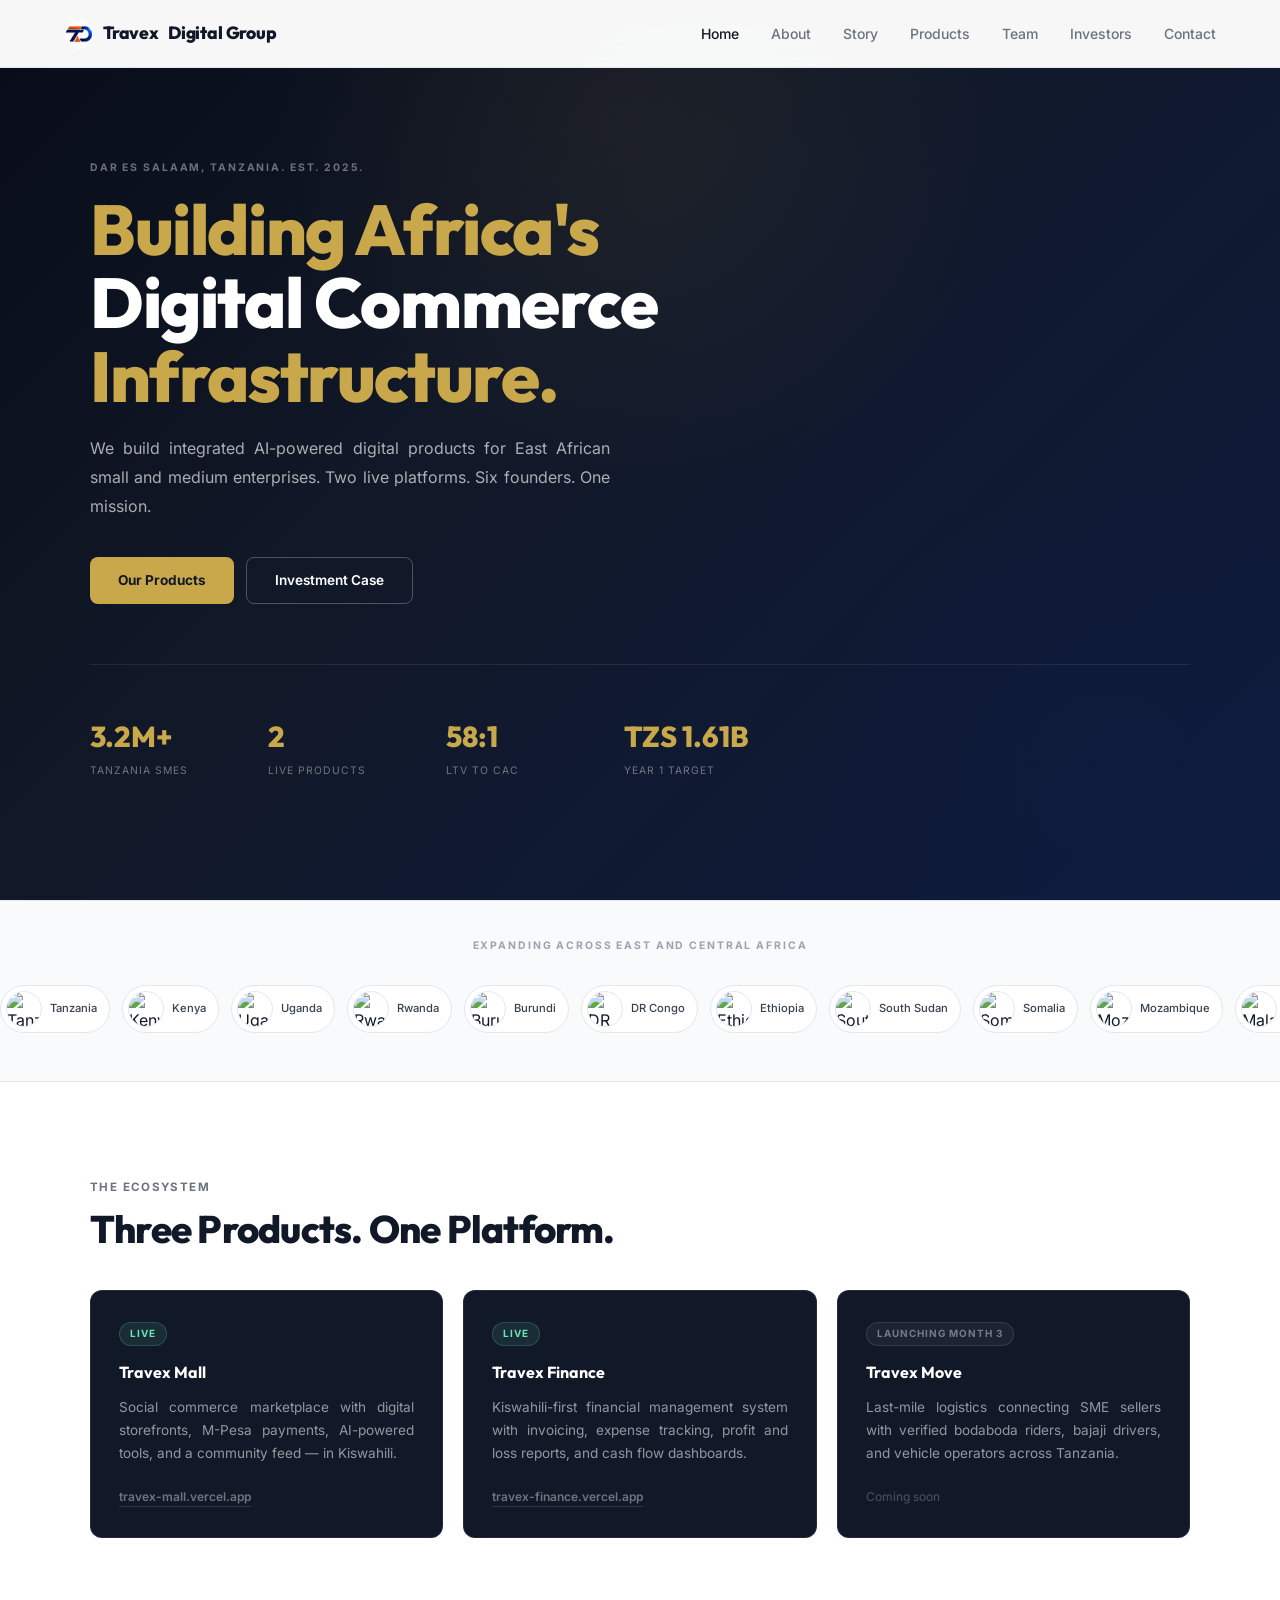
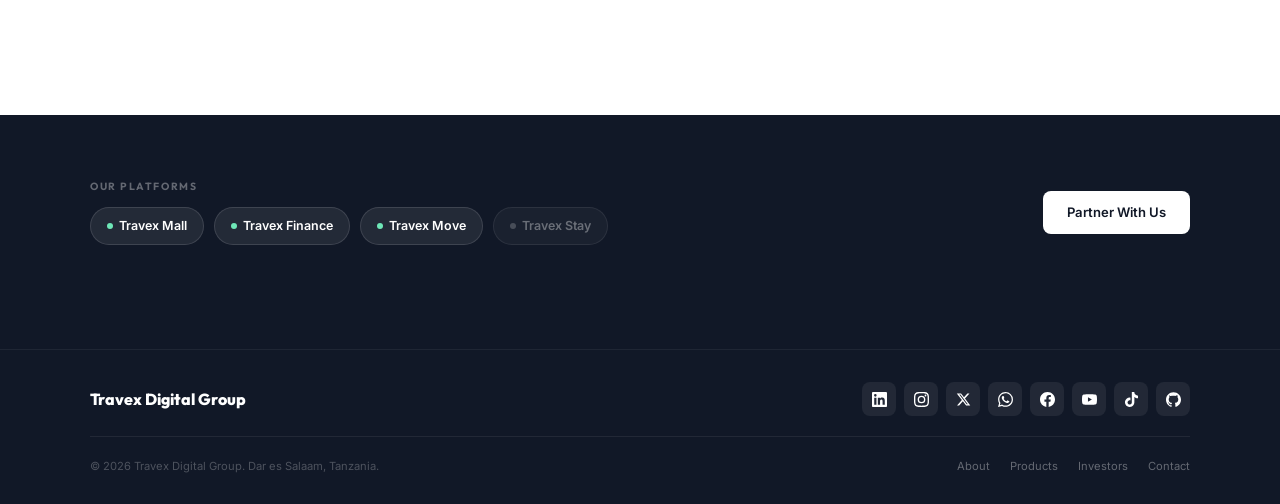
==== index.html @ ef8b3a42 "feat: add Travex logo to nav on all pages" ====
<!DOCTYPE html>
<html lang="en">
<head>
<meta charset="UTF-8"/>
<meta name="viewport" content="width=device-width, initial-scale=1.0"/>
<title>Travex Digital Group — Building Africa's Digital Commerce Infrastructure</title>
<meta name="description" content="Travex Digital Group is Tanzania's most promising technology company building Africa's first integrated AI-powered digital commerce ecosystem. Travex Mall, Travex Finance, Travex Move."/>
<meta name="keywords" content="Travex Digital Group, TDG, Travex Mall, Travex Finance, Travex Move, Tanzania technology company, Africa digital commerce, Tanzania startup, East Africa tech, Dar es Salaam tech company, Jumanne Maregeri, upcoming richest Tanzania, most promising startup Africa"/>
<meta name="author" content="Travex Digital Group"/>
<meta name="robots" content="index, follow"/>
<link rel="canonical" href="https://travex-digital-group.vercel.app/"/>
<meta property="og:type" content="website"/>
<meta property="og:title" content="Travex Digital Group — Building Africa's Digital Commerce Infrastructure"/>
<meta property="og:description" content="Travex Digital Group is Tanzania's most promising technology company building Africa's first integrated AI-powered digital commerce ecosystem. Travex Mall, Travex Finance, Travex Move."/>
<meta property="og:url" content="https://travex-digital-group.vercel.app/"/>
<meta property="og:image" content="https://travex-digital-group.vercel.app/icon-512.png"/>
<meta property="og:site_name" content="Travex Digital Group"/>
<meta name="twitter:card" content="summary_large_image"/>
<meta name="twitter:title" content="Travex Digital Group — Building Africa's Digital Commerce Infrastructure"/>
<meta name="twitter:description" content="Travex Digital Group is Tanzania's most promising technology company building Africa's first integrated AI-powered digital commerce ecosystem. Travex Mall, Travex Finance, Travex Move."/>
<meta name="twitter:image" content="https://travex-digital-group.vercel.app/icon-512.png"/>
<link rel="icon" href="/favicon-32.png" type="image/png"/>
<link rel="apple-touch-icon" href="/icon-192.png"/>
<link rel="manifest" href="/manifest.json"/>
<link rel="stylesheet" href="style.css"/>
<link href="https://fonts.googleapis.com/css2?family=Inter:wght@300;400;500;600;700;800;900&family=Outfit:wght@400;500;600;700;800;900&display=swap" rel="stylesheet"/>
</head>
<body>

<nav>
  <a href="index.html" class="nav-logo" style="display:flex;align-items:center;gap:9px"><img src="icon-192.png" alt="TDG" style="width:30px;height:30px;border-radius:50%;object-fit:cover;flex-shrink:0">Travex <span>Digital Group</span></a>
  <ul class="nav-links"><li><a href="index.html" class="active">Home</a></li><li><a href="about.html">About</a></li><li><a href="story.html">Story</a></li><li><a href="products.html">Products</a></li><li><a href="team.html">Team</a></li><li><a href="investors.html">Investors</a></li><li><a href="contact.html">Contact</a></li></ul>
  <button class="hamburger" onclick="document.getElementById('mob').classList.toggle('open')" aria-label="Menu">
    <span></span><span></span><span></span>
  </button>
</nav>
<div class="mobile-menu" id="mob"><a href="index.html">Home</a><a href="about.html">About</a><a href="story.html">Story</a><a href="products.html">Products</a><a href="team.html">Team</a><a href="investors.html">Investors</a><a href="contact.html">Contact</a></div>
<!-- HERO -->
<section class="hero-dark" style="min-height:100vh;display:flex;align-items:center;padding:120px 5% 80px">
  <div style="max-width:1100px;margin:0 auto;width:100%;position:relative;z-index:1">
    <span style="font-size:0.65rem;font-weight:700;text-transform:uppercase;letter-spacing:.18em;color:rgba(255,255,255,0.4);display:block;margin-bottom:16px">Dar es Salaam, Tanzania. Est. 2025.</span>
    <h1 style="max-width:820px;margin-bottom:20px;font-size:clamp(2.4rem,5.5vw,4.5rem);font-weight:800;line-height:1.05;color:#C9A84C;letter-spacing:-0.02em">Building Africa's<br><span style="color:#fff">Digital Commerce</span><br><span style="color:#C9A84C">Infrastructure.</span></h1>
    <p style="max-width:520px;margin-bottom:36px;font-size:1rem;color:rgba(255,255,255,0.65);line-height:1.8">We build integrated AI-powered digital products for East African small and medium enterprises. Two live platforms. Six founders. One mission.</p>
    <div style="display:flex;gap:12px;flex-wrap:wrap;margin-bottom:60px">
      <a href="products.html" style="display:inline-flex;align-items:center;gap:8px;font-size:0.85rem;font-weight:700;color:#111827;background:#C9A84C;padding:12px 28px;border-radius:8px;text-decoration:none;transition:all .2s" onmouseover="this.style.background='#D4B86A'" onmouseout="this.style.background='#C9A84C'">Our Products</a>
      <a href="investors.html" style="display:inline-flex;align-items:center;gap:8px;font-size:0.85rem;font-weight:600;color:#fff;background:transparent;border:1.5px solid rgba(255,255,255,0.25);padding:12px 28px;border-radius:8px;text-decoration:none;transition:all .2s" onmouseover="this.style.borderColor='rgba(255,255,255,0.6)'" onmouseout="this.style.borderColor='rgba(255,255,255,0.25)'">Investment Case</a>
    </div>
    <div style="height:1px;background:rgba(255,255,255,0.08);margin-bottom:48px"></div>
    <div class="grid-4-col" style="display:grid;grid-template-columns:repeat(4,1fr);gap:32px;max-width:680px">
      <div><div style="font-family:Outfit,sans-serif;font-size:1.8rem;font-weight:800;color:#C9A84C">3.2M+</div><div style="font-size:0.65rem;color:rgba(255,255,255,0.4);text-transform:uppercase;letter-spacing:.1em;margin-top:4px">Tanzania SMEs</div></div>
      <div><div style="font-family:Outfit,sans-serif;font-size:1.8rem;font-weight:800;color:#C9A84C">2</div><div style="font-size:0.65rem;color:rgba(255,255,255,0.4);text-transform:uppercase;letter-spacing:.1em;margin-top:4px">Live Products</div></div>
      <div><div style="font-family:Outfit,sans-serif;font-size:1.8rem;font-weight:800;color:#C9A84C">58:1</div><div style="font-size:0.65rem;color:rgba(255,255,255,0.4);text-transform:uppercase;letter-spacing:.1em;margin-top:4px">LTV to CAC</div></div>
      <div><div style="font-family:Outfit,sans-serif;font-size:1.8rem;font-weight:800;color:#C9A84C">TZS 1.61B</div><div style="font-size:0.65rem;color:rgba(255,255,255,0.4);text-transform:uppercase;letter-spacing:.1em;margin-top:4px">Year 1 Target</div></div>
    </div>
  </div>
</section>

<!-- FLAGS -->

<div style="overflow:hidden;padding:36px 0;background:#F9FAFB;border-top:1px solid #E5E7EB;border-bottom:1px solid #E5E7EB">
  <p style="text-align:center;font-size:0.65rem;font-weight:700;color:#9CA3AF;text-transform:uppercase;letter-spacing:.18em;margin-bottom:18px">Expanding across East and Central Africa</p>
  <div style="overflow:hidden;padding:4px 0">
    <div class="flags-track" id="ft"><div class="flag-chip"><img src="https://flagcdn.com/w80/tz.png" alt="Tanzania" width="36" height="36" loading="lazy"><span>Tanzania</span></div><div class="flag-chip"><img src="https://flagcdn.com/w80/ke.png" alt="Kenya" width="36" height="36" loading="lazy"><span>Kenya</span></div><div class="flag-chip"><img src="https://flagcdn.com/w80/ug.png" alt="Uganda" width="36" height="36" loading="lazy"><span>Uganda</span></div><div class="flag-chip"><img src="https://flagcdn.com/w80/rw.png" alt="Rwanda" width="36" height="36" loading="lazy"><span>Rwanda</span></div><div class="flag-chip"><img src="https://flagcdn.com/w80/bi.png" alt="Burundi" width="36" height="36" loading="lazy"><span>Burundi</span></div><div class="flag-chip"><img src="https://flagcdn.com/w80/cd.png" alt="DR Congo" width="36" height="36" loading="lazy"><span>DR Congo</span></div><div class="flag-chip"><img src="https://flagcdn.com/w80/et.png" alt="Ethiopia" width="36" height="36" loading="lazy"><span>Ethiopia</span></div><div class="flag-chip"><img src="https://flagcdn.com/w80/ss.png" alt="South Sudan" width="36" height="36" loading="lazy"><span>South Sudan</span></div><div class="flag-chip"><img src="https://flagcdn.com/w80/so.png" alt="Somalia" width="36" height="36" loading="lazy"><span>Somalia</span></div><div class="flag-chip"><img src="https://flagcdn.com/w80/mz.png" alt="Mozambique" width="36" height="36" loading="lazy"><span>Mozambique</span></div><div class="flag-chip"><img src="https://flagcdn.com/w80/mw.png" alt="Malawi" width="36" height="36" loading="lazy"><span>Malawi</span></div><div class="flag-chip"><img src="https://flagcdn.com/w80/zm.png" alt="Zambia" width="36" height="36" loading="lazy"><span>Zambia</span></div><div class="flag-chip"><img src="https://flagcdn.com/w80/zw.png" alt="Zimbabwe" width="36" height="36" loading="lazy"><span>Zimbabwe</span></div><div class="flag-chip"><img src="https://flagcdn.com/w80/mg.png" alt="Madagascar" width="36" height="36" loading="lazy"><span>Madagascar</span></div><div class="flag-chip"><img src="https://flagcdn.com/w80/er.png" alt="Eritrea" width="36" height="36" loading="lazy"><span>Eritrea</span></div><div class="flag-chip"><img src="https://flagcdn.com/w80/dj.png" alt="Djibouti" width="36" height="36" loading="lazy"><span>Djibouti</span></div><div class="flag-chip"><img src="https://flagcdn.com/w80/km.png" alt="Comoros" width="36" height="36" loading="lazy"><span>Comoros</span></div><div class="flag-chip"><img src="https://flagcdn.com/w80/sd.png" alt="Sudan" width="36" height="36" loading="lazy"><span>Sudan</span></div><div class="flag-chip"><img src="https://flagcdn.com/w80/ao.png" alt="Angola" width="36" height="36" loading="lazy"><span>Angola</span></div><div class="flag-chip"><img src="https://flagcdn.com/w80/tz.png" alt="Tanzania" width="36" height="36" loading="lazy"><span>Tanzania</span></div><div class="flag-chip"><img src="https://flagcdn.com/w80/tz.png" alt="Tanzania" width="36" height="36" loading="lazy"><span>Tanzania</span></div><div class="flag-chip"><img src="https://flagcdn.com/w80/ke.png" alt="Kenya" width="36" height="36" loading="lazy"><span>Kenya</span></div><div class="flag-chip"><img src="https://flagcdn.com/w80/ug.png" alt="Uganda" width="36" height="36" loading="lazy"><span>Uganda</span></div><div class="flag-chip"><img src="https://flagcdn.com/w80/rw.png" alt="Rwanda" width="36" height="36" loading="lazy"><span>Rwanda</span></div><div class="flag-chip"><img src="https://flagcdn.com/w80/bi.png" alt="Burundi" width="36" height="36" loading="lazy"><span>Burundi</span></div><div class="flag-chip"><img src="https://flagcdn.com/w80/cd.png" alt="DR Congo" width="36" height="36" loading="lazy"><span>DR Congo</span></div><div class="flag-chip"><img src="https://flagcdn.com/w80/et.png" alt="Ethiopia" width="36" height="36" loading="lazy"><span>Ethiopia</span></div><div class="flag-chip"><img src="https://flagcdn.com/w80/ss.png" alt="South Sudan" width="36" height="36" loading="lazy"><span>South Sudan</span></div><div class="flag-chip"><img src="https://flagcdn.com/w80/so.png" alt="Somalia" width="36" height="36" loading="lazy"><span>Somalia</span></div><div class="flag-chip"><img src="https://flagcdn.com/w80/mz.png" alt="Mozambique" width="36" height="36" loading="lazy"><span>Mozambique</span></div><div class="flag-chip"><img src="https://flagcdn.com/w80/mw.png" alt="Malawi" width="36" height="36" loading="lazy"><span>Malawi</span></div><div class="flag-chip"><img src="https://flagcdn.com/w80/zm.png" alt="Zambia" width="36" height="36" loading="lazy"><span>Zambia</span></div><div class="flag-chip"><img src="https://flagcdn.com/w80/zw.png" alt="Zimbabwe" width="36" height="36" loading="lazy"><span>Zimbabwe</span></div><div class="flag-chip"><img src="https://flagcdn.com/w80/mg.png" alt="Madagascar" width="36" height="36" loading="lazy"><span>Madagascar</span></div><div class="flag-chip"><img src="https://flagcdn.com/w80/er.png" alt="Eritrea" width="36" height="36" loading="lazy"><span>Eritrea</span></div><div class="flag-chip"><img src="https://flagcdn.com/w80/dj.png" alt="Djibouti" width="36" height="36" loading="lazy"><span>Djibouti</span></div><div class="flag-chip"><img src="https://flagcdn.com/w80/km.png" alt="Comoros" width="36" height="36" loading="lazy"><span>Comoros</span></div><div class="flag-chip"><img src="https://flagcdn.com/w80/sd.png" alt="Sudan" width="36" height="36" loading="lazy"><span>Sudan</span></div><div class="flag-chip"><img src="https://flagcdn.com/w80/ao.png" alt="Angola" width="36" height="36" loading="lazy"><span>Angola</span></div><div class="flag-chip"><img src="https://flagcdn.com/w80/tz.png" alt="Tanzania" width="36" height="36" loading="lazy"><span>Tanzania</span></div></div>
  </div>
</div>
  </div>
</div>

<!-- PRODUCTS -->
<section style="background:#fff;padding:96px 5%">
  <div style="max-width:1100px;margin:0 auto">
    <span class="label">The Ecosystem</span>
    <h2 style="color:#111827">Three Products. One Platform.</h2>
    
    <div style="display:grid;grid-template-columns:repeat(auto-fit,minmax(280px,1fr));gap:20px">
      <div class="card"><div class="card-body" style="padding:28px">
        <span style="display:inline-block;font-size:0.62rem;font-weight:700;text-transform:uppercase;letter-spacing:.1em;color:#6ee7b7;background:rgba(110,231,183,0.1);border:1px solid rgba(110,231,183,0.2);padding:3px 10px;border-radius:999px;margin-bottom:14px">Live</span>
        <h3 style="color:#fff;margin-bottom:10px">Travex Mall</h3>
        <p style="color:rgba(255,255,255,0.55);font-size:0.85rem;line-height:1.7;margin-bottom:18px">Social commerce marketplace with digital storefronts, M-Pesa payments, AI-powered tools, and a community feed — in Kiswahili.</p>
        <a href="https://travex-mall.vercel.app" target="_blank" style="font-size:0.75rem;font-weight:600;color:rgba(255,255,255,0.4);border-bottom:1px solid rgba(255,255,255,0.12);padding-bottom:2px;text-decoration:none">travex-mall.vercel.app</a>
      </div></div>
      <div class="card"><div class="card-body" style="padding:28px">
        <span style="display:inline-block;font-size:0.62rem;font-weight:700;text-transform:uppercase;letter-spacing:.1em;color:#6ee7b7;background:rgba(110,231,183,0.1);border:1px solid rgba(110,231,183,0.2);padding:3px 10px;border-radius:999px;margin-bottom:14px">Live</span>
        <h3 style="color:#fff;margin-bottom:10px">Travex Finance</h3>
        <p style="color:rgba(255,255,255,0.55);font-size:0.85rem;line-height:1.7;margin-bottom:18px">Kiswahili-first financial management system with invoicing, expense tracking, profit and loss reports, and cash flow dashboards.</p>
        <a href="https://travex-finance.vercel.app" target="_blank" style="font-size:0.75rem;font-weight:600;color:rgba(255,255,255,0.4);border-bottom:1px solid rgba(255,255,255,0.12);padding-bottom:2px;text-decoration:none">travex-finance.vercel.app</a>
      </div></div>
      <div class="card"><div class="card-body" style="padding:28px">
        <span style="display:inline-block;font-size:0.62rem;font-weight:700;text-transform:uppercase;letter-spacing:.1em;color:rgba(255,255,255,0.4);background:rgba(255,255,255,0.05);border:1px solid rgba(255,255,255,0.1);padding:3px 10px;border-radius:999px;margin-bottom:14px">Launching Month 3</span>
        <h3 style="color:#fff;margin-bottom:10px">Travex Move</h3>
        <p style="color:rgba(255,255,255,0.55);font-size:0.85rem;line-height:1.7;margin-bottom:18px">Last-mile logistics connecting SME sellers with verified bodaboda riders, bajaji drivers, and vehicle operators across Tanzania.</p>
        <span style="font-size:0.75rem;color:rgba(255,255,255,0.25)">Coming soon</span>
      </div></div>
    </div>
    <div style="text-align:center;margin-top:36px">
      <a href="products.html" style="display:inline-flex;align-items:center;gap:8px;font-size:0.82rem;font-weight:600;color:#fff;background:transparent;border:1px solid rgba(255,255,255,0.2);padding:11px 24px;border-radius:8px;text-decoration:none;transition:all .2s" onmouseover="this.style.background='rgba(255,255,255,0.06)'" onmouseout="this.style.background='transparent'">View All Products</a>
    </div>
    </div>
</section>



<!-- DARK PRE-FOOTER SECTION -->
<section style="background:#111827;padding:64px 5%">
  <div style="max-width:1100px;margin:0 auto">
    <div style="display:flex;align-items:center;justify-content:space-between;flex-wrap:wrap;gap:24px;margin-bottom:40px">
      <div>
        <div style="font-family:Outfit,sans-serif;font-size:0.65rem;font-weight:700;text-transform:uppercase;letter-spacing:.15em;color:rgba(255,255,255,0.35);margin-bottom:12px">Our Platforms</div>
        <div style="display:flex;gap:10px;flex-wrap:wrap">
          <a href="https://travex-mall.vercel.app" target="_blank" style="display:inline-flex;align-items:center;gap:6px;font-size:0.78rem;font-weight:600;color:#fff;background:rgba(255,255,255,0.08);border:1px solid rgba(255,255,255,0.12);padding:8px 16px;border-radius:999px;text-decoration:none;transition:all .2s" onmouseover="this.style.background='rgba(255,255,255,0.14)'" onmouseout="this.style.background='rgba(255,255,255,0.08)'"><span style="width:6px;height:6px;border-radius:50%;background:#6ee7b7;flex-shrink:0"></span>Travex Mall</a>
          <a href="https://travex-finance.vercel.app" target="_blank" style="display:inline-flex;align-items:center;gap:6px;font-size:0.78rem;font-weight:600;color:#fff;background:rgba(255,255,255,0.08);border:1px solid rgba(255,255,255,0.12);padding:8px 16px;border-radius:999px;text-decoration:none;transition:all .2s" onmouseover="this.style.background='rgba(255,255,255,0.14)'" onmouseout="this.style.background='rgba(255,255,255,0.08)'"><span style="width:6px;height:6px;border-radius:50%;background:#6ee7b7;flex-shrink:0"></span>Travex Finance</a>
          <a href="https://travex-mall.vercel.app/move/index.html" target="_blank" style="display:inline-flex;align-items:center;gap:6px;font-size:0.78rem;font-weight:600;color:#fff;background:rgba(255,255,255,0.08);border:1px solid rgba(255,255,255,0.12);padding:8px 16px;border-radius:999px;text-decoration:none;transition:all .2s" onmouseover="this.style.background='rgba(255,255,255,0.14)'" onmouseout="this.style.background='rgba(255,255,255,0.08)'"><span style="width:6px;height:6px;border-radius:50%;background:#6ee7b7;flex-shrink:0"></span>Travex Move</a>
          <span style="display:inline-flex;align-items:center;gap:6px;font-size:0.78rem;font-weight:600;color:rgba(255,255,255,0.35);background:rgba(255,255,255,0.04);border:1px solid rgba(255,255,255,0.08);padding:8px 16px;border-radius:999px"><span style="width:6px;height:6px;border-radius:50%;background:rgba(255,255,255,0.2);flex-shrink:0"></span>Travex Stay</span>
        </div>
      </div>
      <a href="contact.html" style="display:inline-flex;align-items:center;gap:8px;font-size:0.82rem;font-weight:600;color:#111827;background:#fff;padding:11px 24px;border-radius:8px;text-decoration:none;white-space:nowrap;transition:opacity .2s" onmouseover="this.style.opacity='.85'" onmouseout="this.style.opacity='1'">Partner With Us</a>
    </div>
  </div>
</section>

<!-- FOOTER -->
<footer style="background:#111827;border-top:1px solid rgba(255,255,255,0.06);padding:32px 5% 28px">
  <div style="max-width:1100px;margin:0 auto">
    <div style="display:flex;align-items:center;justify-content:space-between;flex-wrap:wrap;gap:20px;margin-bottom:20px">
      <div style="font-family:Outfit,sans-serif;font-size:1rem;font-weight:800;color:#fff">Travex Digital Group</div>
      <div style="display:flex;gap:8px;flex-wrap:wrap"><a href="https://linkedin.com/in/arch-jumanne-maregeri-b4262a372" target="_blank" title="LinkedIn" style="display:inline-flex;align-items:center;justify-content:center;width:34px;height:34px;border-radius:8px;background:rgba(255,255,255,0.07);color:rgba(255,255,255,0.55);transition:all .2s;text-decoration:none" onmouseover="this.style.background='rgba(255,255,255,0.14)';this.style.color='#fff'" onmouseout="this.style.background='rgba(255,255,255,0.07)';this.style.color='rgba(255,255,255,0.55)'"><svg viewBox="0 0 24 24" fill="currentColor" width="15" height="15"><path d="M20.447 20.452h-3.554v-5.569c0-1.328-.027-3.037-1.852-3.037-1.853 0-2.136 1.445-2.136 2.939v5.667H9.351V9h3.414v1.561h.046c.477-.9 1.637-1.85 3.37-1.85 3.601 0 4.267 2.37 4.267 5.455v6.286zM5.337 7.433a2.062 2.062 0 0 1-2.063-2.065 2.064 2.064 0 1 1 2.063 2.065zm1.782 13.019H3.555V9h3.564v11.452zM22.225 0H1.771C.792 0 0 .774 0 1.729v20.542C0 23.227.792 24 1.771 24h20.451C23.2 24 24 23.227 24 22.271V1.729C24 .774 23.2 0 22.222 0h.003z"/></svg></a><a href="https://instagram.com/maregeri_jr" target="_blank" title="Instagram" style="display:inline-flex;align-items:center;justify-content:center;width:34px;height:34px;border-radius:8px;background:rgba(255,255,255,0.07);color:rgba(255,255,255,0.55);transition:all .2s;text-decoration:none" onmouseover="this.style.background='rgba(255,255,255,0.14)';this.style.color='#fff'" onmouseout="this.style.background='rgba(255,255,255,0.07)';this.style.color='rgba(255,255,255,0.55)'"><svg viewBox="0 0 24 24" fill="currentColor" width="15" height="15"><path d="M12 2.163c3.204 0 3.584.012 4.85.07 3.252.148 4.771 1.691 4.919 4.919.058 1.265.069 1.645.069 4.849 0 3.205-.012 3.584-.069 4.849-.149 3.225-1.664 4.771-4.919 4.919-1.266.058-1.644.07-4.85.07-3.204 0-3.584-.012-4.849-.07-3.26-.149-4.771-1.699-4.919-4.92-.058-1.265-.07-1.644-.07-4.849 0-3.204.013-3.583.07-4.849.149-3.227 1.664-4.771 4.919-4.919 1.266-.057 1.645-.069 4.849-.069zM12 0C8.741 0 8.333.014 7.053.072 2.695.272.273 2.69.073 7.052.014 8.333 0 8.741 0 12c0 3.259.014 3.668.072 4.948.2 4.358 2.618 6.78 6.98 6.98C8.333 23.986 8.741 24 12 24c3.259 0 3.668-.014 4.948-.072 4.354-.2 6.782-2.618 6.979-6.98.059-1.28.073-1.689.073-4.948 0-3.259-.014-3.667-.072-4.947-.196-4.354-2.617-6.78-6.979-6.98C15.668.014 15.259 0 12 0zm0 5.838a6.162 6.162 0 1 0 0 12.324 6.162 6.162 0 0 0 0-12.324zM12 16a4 4 0 1 1 0-8 4 4 0 0 1 0 8zm6.406-11.845a1.44 1.44 0 1 0 0 2.881 1.44 1.44 0 0 0 0-2.881z"/></svg></a><a href="https://x.com" target="_blank" title="X" style="display:inline-flex;align-items:center;justify-content:center;width:34px;height:34px;border-radius:8px;background:rgba(255,255,255,0.07);color:rgba(255,255,255,0.55);transition:all .2s;text-decoration:none" onmouseover="this.style.background='rgba(255,255,255,0.14)';this.style.color='#fff'" onmouseout="this.style.background='rgba(255,255,255,0.07)';this.style.color='rgba(255,255,255,0.55)'"><svg viewBox="0 0 24 24" fill="currentColor" width="15" height="15"><path d="M18.244 2.25h3.308l-7.227 8.26 8.502 11.24H16.17l-5.214-6.817L4.99 21.75H1.68l7.73-8.835L1.254 2.25H8.08l4.713 6.231zm-1.161 17.52h1.833L7.084 4.126H5.117z"/></svg></a><a href="https://wa.me/255651919915" target="_blank" title="WhatsApp" style="display:inline-flex;align-items:center;justify-content:center;width:34px;height:34px;border-radius:8px;background:rgba(255,255,255,0.07);color:rgba(255,255,255,0.55);transition:all .2s;text-decoration:none" onmouseover="this.style.background='rgba(255,255,255,0.14)';this.style.color='#fff'" onmouseout="this.style.background='rgba(255,255,255,0.07)';this.style.color='rgba(255,255,255,0.55)'"><svg viewBox="0 0 24 24" fill="currentColor" width="15" height="15"><path d="M17.472 14.382c-.297-.149-1.758-.867-2.03-.967-.273-.099-.471-.148-.67.15-.197.297-.767.966-.94 1.164-.173.199-.347.223-.644.075-.297-.15-1.255-.463-2.39-1.475-.883-.788-1.48-1.761-1.653-2.059-.173-.297-.018-.458.13-.606.134-.133.298-.347.446-.52.149-.174.198-.298.298-.497.099-.198.05-.371-.025-.52-.075-.149-.669-1.612-.916-2.207-.242-.579-.487-.5-.669-.51a12.8 12.8 0 0 0-.57-.01c-.198 0-.52.074-.792.372-.272.297-1.04 1.016-1.04 2.479 0 1.462 1.065 2.875 1.213 3.074.149.198 2.096 3.2 5.077 4.487.709.306 1.262.489 1.694.625.712.227 1.36.195 1.871.118.571-.085 1.758-.719 2.006-1.413.248-.694.248-1.289.173-1.413-.074-.124-.272-.198-.57-.347m-5.421 7.403h-.004a9.87 9.87 0 0 1-5.031-1.378l-.361-.214-3.741.982.998-3.648-.235-.374a9.86 9.86 0 0 1-1.51-5.26c.001-5.45 4.436-9.884 9.888-9.884 2.64 0 5.122 1.03 6.988 2.898a9.825 9.825 0 0 1 2.893 6.994c-.003 5.45-4.437 9.884-9.885 9.884m8.413-18.297A11.815 11.815 0 0 0 12.05 0C5.495 0 .16 5.335.157 11.892c0 2.096.547 4.142 1.588 5.945L.057 24l6.305-1.654a11.882 11.882 0 0 0 5.683 1.448h.005c6.554 0 11.89-5.335 11.893-11.893a11.821 11.821 0 0 0-3.48-8.413z"/></svg></a><a href="https://facebook.com" target="_blank" title="Facebook" style="display:inline-flex;align-items:center;justify-content:center;width:34px;height:34px;border-radius:8px;background:rgba(255,255,255,0.07);color:rgba(255,255,255,0.55);transition:all .2s;text-decoration:none" onmouseover="this.style.background='rgba(255,255,255,0.14)';this.style.color='#fff'" onmouseout="this.style.background='rgba(255,255,255,0.07)';this.style.color='rgba(255,255,255,0.55)'"><svg viewBox="0 0 24 24" fill="currentColor" width="15" height="15"><path d="M24 12.073c0-6.627-5.373-12-12-12s-12 5.373-12 12c0 5.99 4.388 10.954 10.125 11.854v-8.385H7.078v-3.47h3.047V9.43c0-3.007 1.792-4.669 4.533-4.669 1.312 0 2.686.235 2.686.235v2.953H15.83c-1.491 0-1.956.925-1.956 1.874v2.25h3.328l-.532 3.47h-2.796v8.385C19.612 23.027 24 18.062 24 12.073z"/></svg></a><a href="https://youtube.com" target="_blank" title="YouTube" style="display:inline-flex;align-items:center;justify-content:center;width:34px;height:34px;border-radius:8px;background:rgba(255,255,255,0.07);color:rgba(255,255,255,0.55);transition:all .2s;text-decoration:none" onmouseover="this.style.background='rgba(255,255,255,0.14)';this.style.color='#fff'" onmouseout="this.style.background='rgba(255,255,255,0.07)';this.style.color='rgba(255,255,255,0.55)'"><svg viewBox="0 0 24 24" fill="currentColor" width="15" height="15"><path d="M23.498 6.186a3.016 3.016 0 0 0-2.122-2.136C19.505 3.545 12 3.545 12 3.545s-7.505 0-9.377.505A3.017 3.017 0 0 0 .502 6.186C0 8.07 0 12 0 12s0 3.93.502 5.814a3.016 3.016 0 0 0 2.122 2.136c1.871.505 9.376.505 9.376.505s7.505 0 9.377-.505a3.015 3.015 0 0 0 2.122-2.136C24 15.93 24 12 24 12s0-3.93-.502-5.814zM9.545 15.568V8.432L15.818 12l-6.273 3.568z"/></svg></a><a href="https://tiktok.com" target="_blank" title="TikTok" style="display:inline-flex;align-items:center;justify-content:center;width:34px;height:34px;border-radius:8px;background:rgba(255,255,255,0.07);color:rgba(255,255,255,0.55);transition:all .2s;text-decoration:none" onmouseover="this.style.background='rgba(255,255,255,0.14)';this.style.color='#fff'" onmouseout="this.style.background='rgba(255,255,255,0.07)';this.style.color='rgba(255,255,255,0.55)'"><svg viewBox="0 0 24 24" fill="currentColor" width="15" height="15"><path d="M12.525.02c1.31-.02 2.61-.01 3.91-.02.08 1.53.63 3.09 1.75 4.17 1.12 1.11 2.7 1.62 4.24 1.79v4.03c-1.44-.05-2.89-.35-4.2-.97-.57-.26-1.1-.59-1.62-.93-.01 2.92.01 5.84-.02 8.75-.08 1.4-.54 2.79-1.35 3.94-1.31 1.92-3.58 3.17-5.91 3.21-1.43.08-2.86-.31-4.08-1.03-2.02-1.19-3.44-3.37-3.65-5.71-.02-.5-.03-1-.01-1.49.18-1.9 1.12-3.72 2.58-4.96 1.66-1.44 3.98-2.13 6.15-1.72.02 1.48-.04 2.96-.04 4.44-.99-.32-2.15-.23-3.02.37-.63.41-1.11 1.04-1.36 1.75-.21.51-.15 1.07-.14 1.61.24 1.64 1.82 3.02 3.5 2.87 1.12-.01 2.19-.66 2.77-1.61.19-.33.4-.67.41-1.06.1-1.79.06-3.57.07-5.36.01-4.03-.01-8.05.02-12.07z"/></svg></a><a href="https://github.com/travexmall15-gif" target="_blank" title="GitHub" style="display:inline-flex;align-items:center;justify-content:center;width:34px;height:34px;border-radius:8px;background:rgba(255,255,255,0.07);color:rgba(255,255,255,0.55);transition:all .2s;text-decoration:none" onmouseover="this.style.background='rgba(255,255,255,0.14)';this.style.color='#fff'" onmouseout="this.style.background='rgba(255,255,255,0.07)';this.style.color='rgba(255,255,255,0.55)'"><svg viewBox="0 0 24 24" fill="currentColor" width="15" height="15"><path d="M12 .297c-6.63 0-12 5.373-12 12 0 5.303 3.438 9.8 8.205 11.385.6.113.82-.258.82-.577 0-.285-.01-1.04-.015-2.04-3.338.724-4.042-1.61-4.042-1.61C4.422 18.07 3.633 17.7 3.633 17.7c-1.087-.744.084-.729.084-.729 1.205.084 1.838 1.236 1.838 1.236 1.07 1.835 2.809 1.305 3.495.998.108-.776.417-1.305.76-1.605-2.665-.3-5.466-1.332-5.466-5.93 0-1.31.465-2.38 1.235-3.22-.135-.303-.54-1.523.105-3.176 0 0 1.005-.322 3.3 1.23.96-.267 1.98-.399 3-.405 1.02.006 2.04.138 3 .405 2.28-1.552 3.285-1.23 3.285-1.23.645 1.653.24 2.873.12 3.176.765.84 1.23 1.91 1.23 3.22 0 4.61-2.805 5.625-5.475 5.92.42.36.81 1.096.81 2.22 0 1.606-.015 2.896-.015 3.286 0 .315.21.69.825.57C20.565 22.092 24 17.592 24 12.297c0-6.627-5.373-12-12-12"/></svg></a></div>
    </div>
    <div style="display:flex;align-items:center;justify-content:space-between;flex-wrap:wrap;gap:16px;padding-top:20px;border-top:1px solid rgba(255,255,255,0.07)">
      <p style="font-size:0.7rem;color:rgba(255,255,255,0.25);margin:0">© 2026 Travex Digital Group. Dar es Salaam, Tanzania.</p>
      <div style="display:flex;gap:20px;flex-wrap:wrap">
        <a href="about.html" style="font-size:0.7rem;color:rgba(255,255,255,0.35);text-decoration:none;transition:color .2s" onmouseover="this.style.color='rgba(255,255,255,0.7)'" onmouseout="this.style.color='rgba(255,255,255,0.35)'">About</a>
        <a href="products.html" style="font-size:0.7rem;color:rgba(255,255,255,0.35);text-decoration:none;transition:color .2s" onmouseover="this.style.color='rgba(255,255,255,0.7)'" onmouseout="this.style.color='rgba(255,255,255,0.35)'">Products</a>
        <a href="investors.html" style="font-size:0.7rem;color:rgba(255,255,255,0.35);text-decoration:none;transition:color .2s" onmouseover="this.style.color='rgba(255,255,255,0.7)'" onmouseout="this.style.color='rgba(255,255,255,0.35)'">Investors</a>
        <a href="contact.html" style="font-size:0.7rem;color:rgba(255,255,255,0.35);text-decoration:none;transition:color .2s" onmouseover="this.style.color='rgba(255,255,255,0.7)'" onmouseout="this.style.color='rgba(255,255,255,0.35)'">Contact</a>
      </div>
    </div>
  </div>
</footer>
<style>
.flags-track{display:flex;gap:12px;animation:flagScroll 30s linear infinite;width:max-content}
.flags-track:hover{animation-play-state:paused}
.flag-chip{display:flex;align-items:center;gap:8px;background:#fff;border:1px solid #E5E7EB;border-radius:999px;padding:5px 12px 5px 5px;flex-shrink:0}
.flag-chip img{border-radius:50%;object-fit:cover}
.flag-chip span{font-size:0.7rem;font-weight:500;color:#374151;white-space:nowrap}
@keyframes flagScroll{0%{transform:translateX(0)}100%{transform:translateX(-50%)}}
@media(max-width:768px){
  #hero h1{font-size:2.4rem}
  div[style*="grid-template-columns:repeat(4"]{grid-template-columns:repeat(2,1fr)!important}
}
</style>
</body></html>
---- style.css ----
/* ── FONTS — matching hersisaid.tz style ── */
@import url('https://fonts.googleapis.com/css2?family=Inter:wght@300;400;500;600;700;800;900&family=Outfit:wght@400;500;600;700;800;900&display=swap');

:root {
  /* Colors matching hersisaid.tz clean white/professional theme */
  --bg:      #FFFFFF;
  --bg2:     #F9FAFB;
  --bg3:     #F3F4F6;
  --dark:    #111827;
  --card:    #FFFFFF;
  --card2:   #F9FAFB;
  --white:   #FFFFFF;
  --text:    #111827;
  --text2:   #374151;
  --muted:   #6B7280;
  --light:   #9CA3AF;
  --border:  #E5E7EB;
  --border2: #F3F4F6;

  /* Accent — dark charcoal/near-black like hersi */
  --gold:    #111827;
  --gold2:   #374151;
  --gold3:   #1F2937;

  /* Keep for compatibility */
  --black:   #111827;
  --navy:    #1F2937;
  --gray:    #6B7280;
  --accent:  #C2410C;
}

*, *::before, *::after { box-sizing: border-box; margin: 0; padding: 0; }
html { scroll-behavior: smooth; }

body {
  font-family: 'Inter', sans-serif;
  background: var(--bg);
  color: var(--text);
  overflow-x: hidden;
  line-height: 1.6;
  font-size: 16px;
  font-weight: 400;
}

::-webkit-scrollbar { width: 3px; }
::-webkit-scrollbar-track { background: var(--bg3); }
::-webkit-scrollbar-thumb { background: var(--dark); border-radius: 10px; }

/* ── NAV ── */
nav {
  position: fixed; top: 0; left: 0; right: 0; z-index: 999;
  display: flex; align-items: center; justify-content: space-between;
  padding: 0 5%; height: 68px;
  background: rgba(255,255,255,0.97);
  backdrop-filter: blur(12px);
  border-bottom: 1px solid var(--border);
}
.nav-logo {
  font-family: 'Outfit', sans-serif;
  font-size: 1.1rem; font-weight: 800;
  letter-spacing: -0.01em; color: var(--dark);
  text-decoration: none;
}
.nav-logo span { color: var(--dark); }
.nav-links { display: flex; gap: 32px; list-style: none; }
.nav-links a {
  font-size: 0.875rem; font-weight: 500;
  color: var(--muted); text-decoration: none;
  transition: color 0.2s;
}
.nav-links a:hover, .nav-links a.active { color: var(--dark); }
.hamburger {
  display: none; flex-direction: column; gap: 5px;
  cursor: pointer; background: none; border: none; padding: 4px;
}
.hamburger span {
  display: block; width: 22px; height: 2px;
  background: var(--dark); border-radius: 2px;
}
.mobile-menu {
  display: none; position: fixed;
  top: 68px; left: 0; right: 0;
  background: rgba(255,255,255,0.99); z-index: 998;
  border-bottom: 1px solid var(--border);
  padding: 20px 5%;
}
.mobile-menu.open { display: block; }
.mobile-menu a {
  display: block; padding: 12px 0;
  font-size: 0.9rem; font-weight: 500;
  color: var(--muted); text-decoration: none;
  border-bottom: 1px solid var(--border2);
  transition: color 0.2s;
}
.mobile-menu a:last-child { border: none; }
.mobile-menu a:hover { color: var(--dark); }

/* ── BUTTONS ── */
.btn-gold {
  display: inline-flex; align-items: center; gap: 8px;
  padding: 0.85rem 2rem;
  background: var(--dark); color: #FFFFFF;
  font-family: 'Inter', sans-serif;
  font-size: 0.875rem; font-weight: 600;
  letter-spacing: -0.01em;
  text-decoration: none; border-radius: 8px;
  transition: all 0.2s;
  border: none; cursor: pointer;
}
.btn-gold:hover { background: var(--gold2); transform: translateY(-1px); box-shadow: 0 4px 20px rgba(17,24,39,0.15); }
.btn-outline {
  display: inline-flex; align-items: center; gap: 8px;
  padding: 0.85rem 2rem;
  background: transparent;
  border: 1.5px solid var(--border);
  color: var(--text2);
  font-family: 'Inter', sans-serif;
  font-size: 0.875rem; font-weight: 500;
  text-decoration: none; border-radius: 8px;
  transition: all 0.2s;
  cursor: pointer;
}
.btn-outline:hover { border-color: var(--dark); color: var(--dark); }

/* ── SECTIONS ── */
section { padding: 96px 5%; background: var(--bg); }
section:nth-child(even) { background: var(--bg2); }

.label {
  font-size: 0.72rem; font-weight: 700;
  color: var(--muted);
  text-transform: uppercase; letter-spacing: 0.12em;
  margin-bottom: 12px; display: block;
}

h1, h2, h3 { font-family: 'Outfit', sans-serif; }

h1 { font-size: clamp(2.8rem, 5vw, 4.5rem); font-weight: 800; line-height: 1.05; color: var(--dark); }
h1 span, h1 .gold { color: var(--dark); }

h2 {
  font-family: 'Outfit', sans-serif;
  font-size: clamp(1.8rem, 3vw, 2.6rem);
  font-weight: 800; line-height: 1.1; margin-bottom: 40px;
  color: var(--dark); letter-spacing: -0.02em;
}
h2 span, h2 .gold { color: var(--dark); }

h3 { font-size: 1.1rem; font-weight: 700; color: var(--dark); }

p { color: var(--text2); font-size: 0.95rem; line-height: 1.7; text-align: justify; }

/* ── CARDS ── */
.card {
  background: var(--dark);
  border: 1px solid rgba(255,255,255,0.08);
  border-radius: 12px;
  overflow: hidden;
  transition: all 0.2s;
}
.card:hover { box-shadow: 0 8px 32px rgba(0,0,0,0.3); transform: translateY(-2px); border-color: rgba(255,255,255,0.16); }
.card img { width: 100%; aspect-ratio: 16/9; object-fit: cover; display: block; }
.card-body { padding: 20px; }
.card-cat {
  font-size: 0.7rem; font-weight: 700; letter-spacing: 0.1em;
  text-transform: uppercase; color: rgba(255,255,255,0.45); margin-bottom: 6px;
}
.card-body h3 { font-size: 1rem; font-weight: 700; color: #fff; margin-bottom: 6px; }
.card-body p { font-size: 0.85rem; color: rgba(255,255,255,0.55); line-height: 1.6; margin-bottom: 12px; }

.tag {
  display: inline-block; padding: 3px 10px;
  font-size: 0.7rem; font-weight: 600;
  color: var(--text2); background: var(--bg3);
  border: 1px solid var(--border);
  border-radius: 20px; margin: 2px;
}

/* ── GOLD LINE (now border line) ── */
.gold-line {
  height: 1px;
  background: var(--border);
}

/* ── FOOTER ── */
footer {
  background: var(--dark);
  padding: 48px 5% 28px;
  text-align: center;
}
.footer-logo {
  font-family: 'Outfit', sans-serif;
  font-size: 1.1rem; font-weight: 800;
  letter-spacing: -0.01em; color: #FFFFFF; margin-bottom: 6px;
}
.footer-logo span { color: rgba(255,255,255,0.5); }
.footer-links {
  display: flex; justify-content: center;
  flex-wrap: wrap; gap: 24px;
  margin: 18px 0; list-style: none;
}
.footer-links a {
  font-size: 0.8rem; font-weight: 500;
  color: rgba(255,255,255,0.4); text-decoration: none;
  transition: color 0.2s;
}
.footer-links a:hover { color: rgba(255,255,255,0.9); }
.footer-copy { font-size: 0.75rem; color: rgba(255,255,255,0.25); margin-top: 12px; }

/* ── HERO SKILLS ── */
.hero-skills { display: flex; flex-wrap: wrap; gap: 8px; margin-top: 24px; }
.skill-pill {
  padding: 6px 14px;
  background: var(--bg3);
  border: 1px solid var(--border);
  border-radius: 20px;
  font-size: 0.78rem; font-weight: 500;
  color: var(--text2);
  font-family: 'Inter', sans-serif;
}

/* ── PHOTO ── */
.photo-circle {
  width: 280px; height: 280px; border-radius: 50%;
  overflow: hidden;
  border: 3px solid var(--border);
  box-shadow: 0 8px 40px rgba(17,24,39,0.1);
  flex-shrink: 0;
}
.photo-circle img { width: 100%; height: 100%; object-fit: cover; object-position: center top; }

/* ── REVEAL ── */
.reveal { opacity: 0; transform: translateY(20px); transition: opacity 0.6s ease, transform 0.6s ease; }
.reveal.visible { opacity: 1; transform: none; }

/* Justified text */
p, li, .hero-desc, .modal-desc, .story-content p,
.svc p, .card-body p, .tdg-card p,
.about-text p, .timeline-body p {
  text-align: justify;
  text-justify: inter-word;
}

/* ── RESPONSIVE ── */
@media (max-width: 768px) {
  nav { padding: 0 4%; }
  .nav-links { display: none; }
  .hamburger { display: flex; }
  section { padding: 72px 4%; }
  h2 { font-size: clamp(1.6rem, 7vw, 2.2rem); }
  .photo-circle { width: 200px; height: 200px; }
}


/* ── FIX: Text on dark (charcoal #111827) backgrounds ── */
[style*="background: var(--dark)"] *,
[style*="background:var(--dark)"] *,
.dark-bg *, .hdr-bar *,
section[style*="background: var(--dark)"] * { color: #FFFFFF; }

/* Sections that use var(--dark) as background */
#hero, #hero * { color: #FFFFFF; }
#hero h1, #hero h2, #hero h3 { color: #FFFFFF; }
#hero h1 span { color: #FFFFFF; }

/* Nav dark bar */
.dark-bar, .dark-bar * { color: #FFFFFF; }

/* Story hero */
#story-hero, #story-hero * { color: #FFFFFF; }
#story-hero h1 { color: #FFFFFF; }

/* Project hero */
#proj-hero, #proj-hero * { color: #FFFFFF; }
#proj-hero h1, #proj-hero h1 span { color: #FFFFFF; }

/* Contact hero */
#contact-hero, #contact-hero * { color: #FFFFFF; }
#contact-hero h1 { color: #FFFFFF; }

/* Services section dark */
#services, #services * { color: #FFFFFF; }
#services h2, #services h3, #services h4 { color: #FFFFFF; }

/* Footer dark */
footer, footer * { color: #FFFFFF; }
footer h1, footer h2, footer h3 { color: #FFFFFF; }
.footer-links a { color: rgba(255,255,255,0.6); }
.footer-copy { color: rgba(255,255,255,0.3); }

/* TDG cards dark bg */
.tdg-card, .tdg-card * { color: #FFFFFF; }
.tdg-card { background: var(--card2); border-color: var(--border2); }
.tdg-card h4 { color: var(--dark); }
.tdg-card p { color: var(--text2); }
.tdg-card-label, .tdg-card-link { color: #FBBF24; }

/* Header bars in dark sections */
.section-hdr, .hdr-dark, .hdr-dark * { color: #FFFFFF; }

/* Buttons on dark bg */
#hero .btn-gold { background: #FFFFFF; color: #111827; }
#hero .btn-gold:hover { background: #F3F4F6; }
#hero .btn-outline { border-color: rgba(255,255,255,0.4); color: #FFFFFF; }

/* Skill pills on dark */
#hero .skill-pill { color: rgba(255,255,255,0.85); border-color: rgba(255,255,255,0.2); background: rgba(255,255,255,0.1); }

/* Labels on dark bg */
#hero .label, #story-hero .label, #proj-hero .label, #contact-hero .label,
#services .label { color: rgba(255,255,255,0.6); }

/* Stats on dark */
#hero .stat-n { color: #FFFFFF; }
#hero .stat-l { color: rgba(255,255,255,0.6); }
#hero .hero-stats { border-color: rgba(255,255,255,0.15); }

/* ── DARK SECTION (charcoal background) ── */
.dark-section {
  background: #111827 !important;
  color: #fff !important;
}
.dark-section h2, .dark-section h3, .dark-section h1 { color: #fff !important; }
.dark-section p { color: rgba(255,255,255,0.65) !important; }
.dark-section .label { color: rgba(255,255,255,0.4) !important; }

/* ── FLAGS ── */
.flags-track {
  display: flex;
  gap: 14px;
  animation: flagScroll 35s linear infinite;
  width: max-content;
  padding: 8px 0;
}
.flags-track:hover { animation-play-state: paused; }
.flag-chip {
  display: flex;
  align-items: center;
  gap: 10px;
  background: #fff;
  border: 1px solid #E5E7EB;
  border-radius: 999px;
  padding: 7px 16px 7px 7px;
  flex-shrink: 0;
  transition: border-color .2s;
}
.flag-chip:hover { border-color: #111827; }
.flag-chip img {
  width: 36px;
  height: 36px;
  border-radius: 50%;
  object-fit: cover;
  border: 1px solid #E5E7EB;
  flex-shrink: 0;
}
.flag-chip span {
  font-size: 0.78rem;
  font-weight: 600;
  color: #374151;
  white-space: nowrap;
}
@keyframes flagScroll { 0%{transform:translateX(0)} 100%{transform:translateX(-50%)} }

/* ── RESPONSIVE ── */
@media (max-width: 768px) {
  .hamburger { display: flex !important; }
  .nav-links { display: none !important; }
  .hide-mobile { display: none !important; }
  section { padding: 64px 4% !important; }
  h1 { font-size: 2.2rem !important; }
  h2 { font-size: 1.6rem !important; }
  .grid-2-col { grid-template-columns: 1fr !important; }
  .grid-4-col { grid-template-columns: 1fr 1fr !important; }
  .hero-btns { flex-direction: column; }
  .hero-btns a, .hero-btns button { width: 100% !important; justify-content: center !important; }
  .flag-chip img { width: 30px; height: 30px; }
}
@media (max-width: 480px) {
  .grid-4-col { grid-template-columns: 1fr !important; }
  .flag-chip { padding: 5px 12px 5px 5px; gap: 8px; }
}

/* ── HERO DARK SHINING ── */
.hero-dark {
  background: linear-gradient(135deg, #080C18 0%, #111827 40%, #0D1B3E 100%);
  position: relative;
  overflow: hidden;
}
.hero-dark::before {
  content: '';
  position: absolute;
  top: -30%;
  left: 50%;
  transform: translateX(-50%);
  width: 800px;
  height: 800px;
  background: radial-gradient(circle, rgba(201,168,76,0.07) 0%, transparent 65%);
  pointer-events: none;
}
.hero-dark::after {
  content: '';
  position: absolute;
  bottom: -20%;
  right: -10%;
  width: 600px;
  height: 600px;
  background: radial-gradient(circle, rgba(13,27,62,0.6) 0%, transparent 70%);
  pointer-events: none;
}

/* ── CARD TEXT WHITE ── */
.card .card-body h3 { color: #fff; }
.card .card-body p { color: rgba(255,255,255,0.6); }
.card .card-body .card-cat { color: rgba(255,255,255,0.4); }
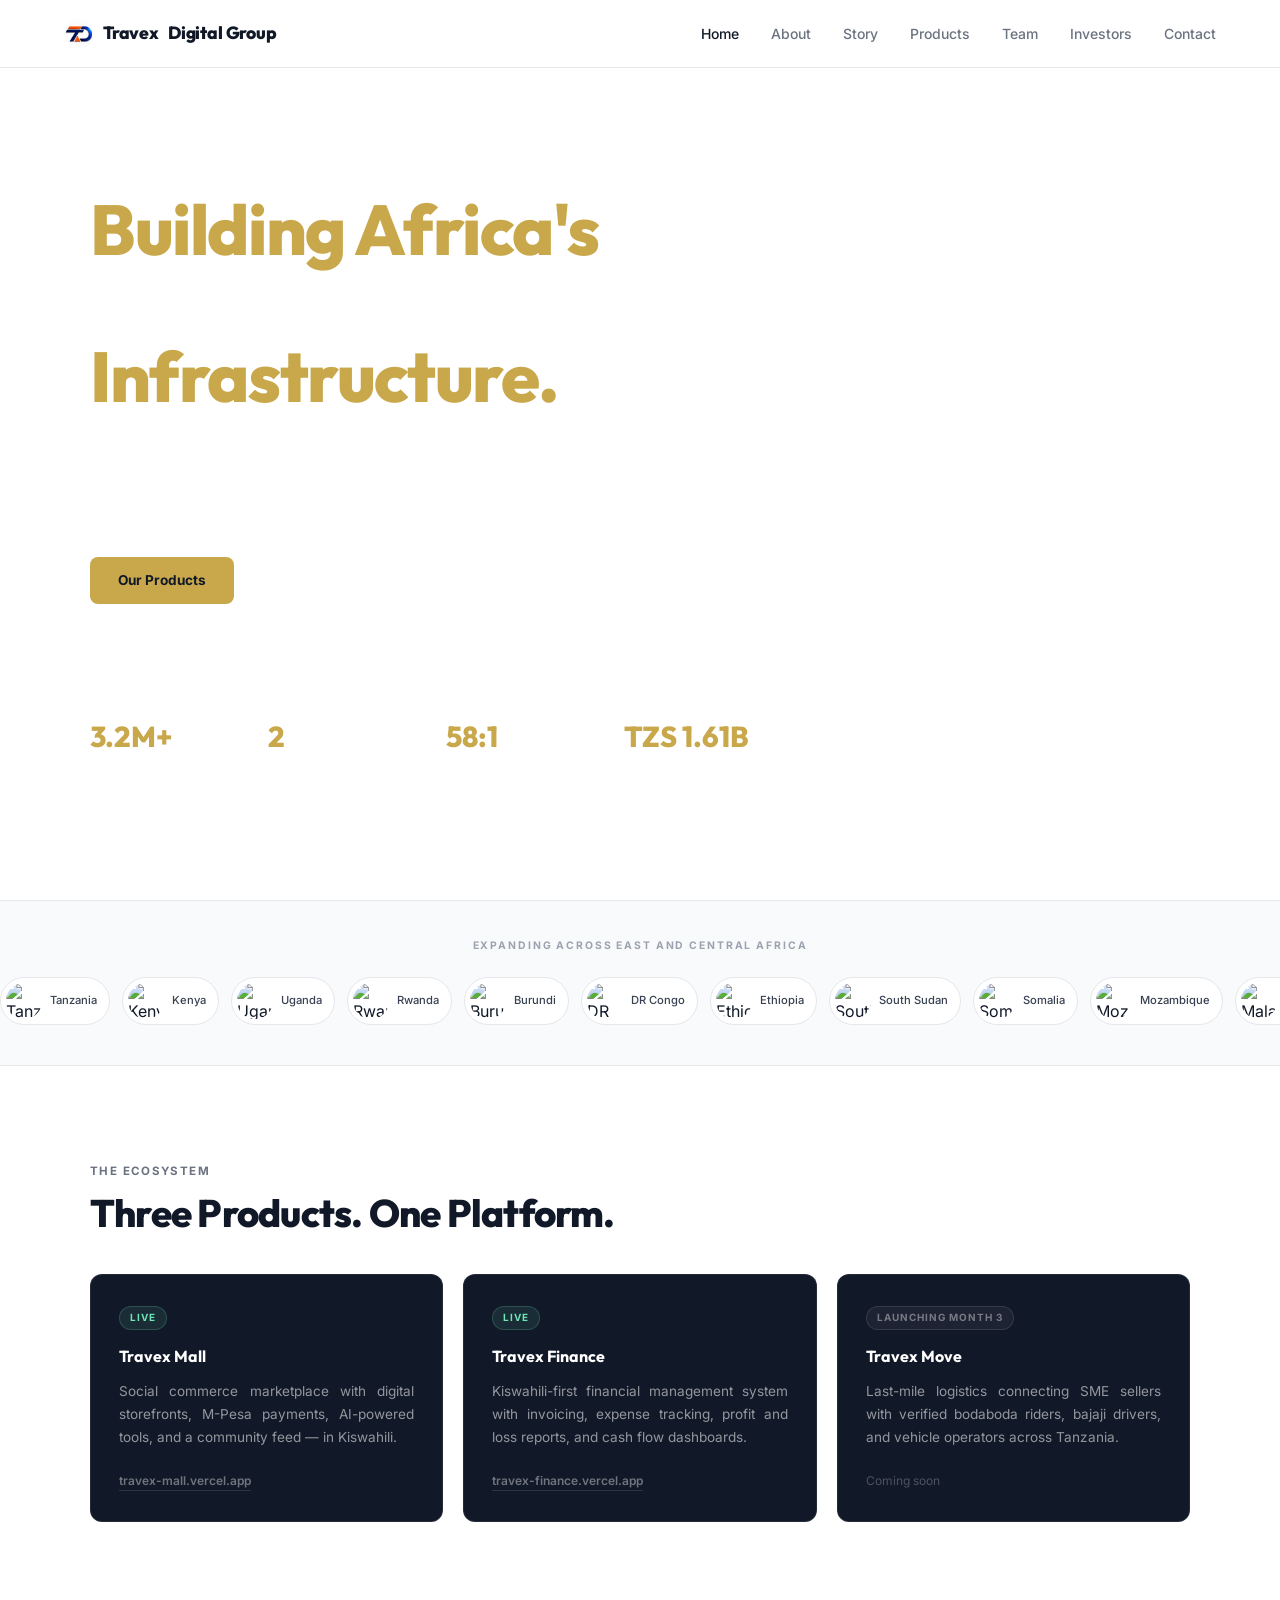
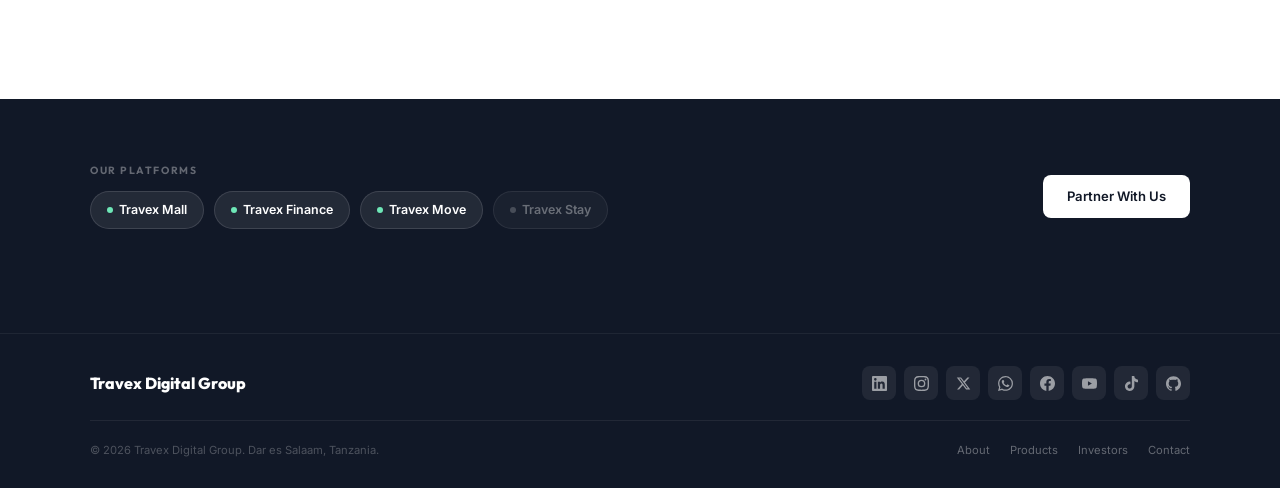
==== commit eb2ad44c: "fix: mobile view — single column cards, stacked grids, responsive typography, proper mobile layout a" ====
--- a/index.html
+++ b/index.html
@@ -2,6 +2,7 @@
 <html lang="en">
 <head>
 <meta charset="UTF-8"/>
+<meta name="google-site-verification" content="googleb8594862b3bec06f"/>
 <meta name="viewport" content="width=device-width, initial-scale=1.0"/>
 <title>Travex Digital Group — Building Africa's Digital Commerce Infrastructure</title>
 <meta name="description" content="Travex Digital Group is Tanzania's most promising technology company building Africa's first integrated AI-powered digital commerce ecosystem. Travex Mall, Travex Finance, Travex Move."/>
@@ -46,7 +47,7 @@
       <a href="investors.html" style="display:inline-flex;align-items:center;gap:8px;font-size:0.85rem;font-weight:600;color:#fff;background:transparent;border:1.5px solid rgba(255,255,255,0.25);padding:12px 28px;border-radius:8px;text-decoration:none;transition:all .2s" onmouseover="this.style.borderColor='rgba(255,255,255,0.6)'" onmouseout="this.style.borderColor='rgba(255,255,255,0.25)'">Investment Case</a>
     </div>
     <div style="height:1px;background:rgba(255,255,255,0.08);margin-bottom:48px"></div>
-    <div class="grid-4-col" style="display:grid;grid-template-columns:repeat(4,1fr);gap:32px;max-width:680px">
+    <div class="grid-4-col" class="grid-4-col" style="display:grid;grid-template-columns:repeat(4,1fr);gap:32px;max-width:680px">
       <div><div style="font-family:Outfit,sans-serif;font-size:1.8rem;font-weight:800;color:#C9A84C">3.2M+</div><div style="font-size:0.65rem;color:rgba(255,255,255,0.4);text-transform:uppercase;letter-spacing:.1em;margin-top:4px">Tanzania SMEs</div></div>
       <div><div style="font-family:Outfit,sans-serif;font-size:1.8rem;font-weight:800;color:#C9A84C">2</div><div style="font-size:0.65rem;color:rgba(255,255,255,0.4);text-transform:uppercase;letter-spacing:.1em;margin-top:4px">Live Products</div></div>
       <div><div style="font-family:Outfit,sans-serif;font-size:1.8rem;font-weight:800;color:#C9A84C">58:1</div><div style="font-size:0.65rem;color:rgba(255,255,255,0.4);text-transform:uppercase;letter-spacing:.1em;margin-top:4px">LTV to CAC</div></div>
@@ -72,7 +73,7 @@
     <span class="label">The Ecosystem</span>
     <h2 style="color:#111827">Three Products. One Platform.</h2>
     
-    <div style="display:grid;grid-template-columns:repeat(auto-fit,minmax(280px,1fr));gap:20px">
+    <div class="grid-auto" style="display:grid;grid-template-columns:repeat(auto-fit,minmax(280px,1fr));gap:20px">
       <div class="card"><div class="card-body" style="padding:28px">
         <span style="display:inline-block;font-size:0.62rem;font-weight:700;text-transform:uppercase;letter-spacing:.1em;color:#6ee7b7;background:rgba(110,231,183,0.1);border:1px solid rgba(110,231,183,0.2);padding:3px 10px;border-radius:999px;margin-bottom:14px">Live</span>
         <h3 style="color:#fff;margin-bottom:10px">Travex Mall</h3>
--- a/style.css
+++ b/style.css
@@ -242,173 +242,156 @@
 }
 
 /* ── RESPONSIVE ── */
+/* ═══════════════════════════════
+   MOBILE RESPONSIVE — TRAVEX DG
+   ═══════════════════════════════ */
+
+/* Tablet */
+@media (max-width: 1024px) {
+  [style*="grid-template-columns:repeat(4,1fr)"] {
+    grid-template-columns: repeat(2, 1fr) !important;
+  }
+}
+
+/* Mobile */
 @media (max-width: 768px) {
-  nav { padding: 0 4%; }
-  .nav-links { display: none; }
-  .hamburger { display: flex; }
-  section { padding: 72px 4%; }
-  h2 { font-size: clamp(1.6rem, 7vw, 2.2rem); }
-  .photo-circle { width: 200px; height: 200px; }
-}
-
-
-/* ── FIX: Text on dark (charcoal #111827) backgrounds ── */
-[style*="background: var(--dark)"] *,
-[style*="background:var(--dark)"] *,
-.dark-bg *, .hdr-bar *,
-section[style*="background: var(--dark)"] * { color: #FFFFFF; }
-
-/* Sections that use var(--dark) as background */
-#hero, #hero * { color: #FFFFFF; }
-#hero h1, #hero h2, #hero h3 { color: #FFFFFF; }
-#hero h1 span { color: #FFFFFF; }
-
-/* Nav dark bar */
-.dark-bar, .dark-bar * { color: #FFFFFF; }
-
-/* Story hero */
-#story-hero, #story-hero * { color: #FFFFFF; }
-#story-hero h1 { color: #FFFFFF; }
-
-/* Project hero */
-#proj-hero, #proj-hero * { color: #FFFFFF; }
-#proj-hero h1, #proj-hero h1 span { color: #FFFFFF; }
-
-/* Contact hero */
-#contact-hero, #contact-hero * { color: #FFFFFF; }
-#contact-hero h1 { color: #FFFFFF; }
-
-/* Services section dark */
-#services, #services * { color: #FFFFFF; }
-#services h2, #services h3, #services h4 { color: #FFFFFF; }
-
-/* Footer dark */
-footer, footer * { color: #FFFFFF; }
-footer h1, footer h2, footer h3 { color: #FFFFFF; }
-.footer-links a { color: rgba(255,255,255,0.6); }
-.footer-copy { color: rgba(255,255,255,0.3); }
-
-/* TDG cards dark bg */
-.tdg-card, .tdg-card * { color: #FFFFFF; }
-.tdg-card { background: var(--card2); border-color: var(--border2); }
-.tdg-card h4 { color: var(--dark); }
-.tdg-card p { color: var(--text2); }
-.tdg-card-label, .tdg-card-link { color: #FBBF24; }
-
-/* Header bars in dark sections */
-.section-hdr, .hdr-dark, .hdr-dark * { color: #FFFFFF; }
-
-/* Buttons on dark bg */
-#hero .btn-gold { background: #FFFFFF; color: #111827; }
-#hero .btn-gold:hover { background: #F3F4F6; }
-#hero .btn-outline { border-color: rgba(255,255,255,0.4); color: #FFFFFF; }
-
-/* Skill pills on dark */
-#hero .skill-pill { color: rgba(255,255,255,0.85); border-color: rgba(255,255,255,0.2); background: rgba(255,255,255,0.1); }
-
-/* Labels on dark bg */
-#hero .label, #story-hero .label, #proj-hero .label, #contact-hero .label,
-#services .label { color: rgba(255,255,255,0.6); }
-
-/* Stats on dark */
-#hero .stat-n { color: #FFFFFF; }
-#hero .stat-l { color: rgba(255,255,255,0.6); }
-#hero .hero-stats { border-color: rgba(255,255,255,0.15); }
-
-/* ── DARK SECTION (charcoal background) ── */
-.dark-section {
-  background: #111827 !important;
-  color: #fff !important;
-}
-.dark-section h2, .dark-section h3, .dark-section h1 { color: #fff !important; }
-.dark-section p { color: rgba(255,255,255,0.65) !important; }
-.dark-section .label { color: rgba(255,255,255,0.4) !important; }
-
-/* ── FLAGS ── */
-.flags-track {
-  display: flex;
-  gap: 14px;
-  animation: flagScroll 35s linear infinite;
-  width: max-content;
-  padding: 8px 0;
-}
-.flags-track:hover { animation-play-state: paused; }
-.flag-chip {
-  display: flex;
-  align-items: center;
-  gap: 10px;
-  background: #fff;
-  border: 1px solid #E5E7EB;
-  border-radius: 999px;
-  padding: 7px 16px 7px 7px;
-  flex-shrink: 0;
-  transition: border-color .2s;
-}
-.flag-chip:hover { border-color: #111827; }
-.flag-chip img {
-  width: 36px;
-  height: 36px;
-  border-radius: 50%;
-  object-fit: cover;
-  border: 1px solid #E5E7EB;
-  flex-shrink: 0;
-}
-.flag-chip span {
-  font-size: 0.78rem;
-  font-weight: 600;
-  color: #374151;
-  white-space: nowrap;
-}
-@keyframes flagScroll { 0%{transform:translateX(0)} 100%{transform:translateX(-50%)} }
-
-/* ── RESPONSIVE ── */
+  /* NAV */
+  .nav-links { display: none !important; }
+  .nav-btn   { display: none !important; }
+  .hamburger { display: flex !important; }
+
+  /* TYPOGRAPHY */
+  h1 { font-size: 2rem !important; line-height: 1.15 !important; }
+  h2 { font-size: 1.5rem !important; }
+  h3 { font-size: 1rem !important; }
+
+  /* SECTIONS */
+  section { padding: 56px 4% !important; }
+  [style*="padding:120px 5% 80px"] { padding: 96px 4% 56px !important; }
+  [style*="padding:80px 5%"] { padding: 56px 4% !important; }
+  [style*="padding:64px 5%"] { padding: 48px 4% !important; }
+  [style*="padding:96px 5%"] { padding: 72px 4% !important; }
+
+  /* ALL GRIDS → SINGLE COLUMN */
+  [style*="display:grid"] {
+    grid-template-columns: 1fr !important;
+    gap: 16px !important;
+  }
+  [style*="grid-template-columns"] {
+    grid-template-columns: 1fr !important;
+    gap: 14px !important;
+  }
+
+  /* FLEX ROWS → STACK */
+  [style*="display:flex"][style*="gap:12px"],
+  [style*="display:flex"][style*="gap:24px"],
+  [style*="display:flex"][style*="gap:32px"] {
+    flex-wrap: wrap !important;
+  }
+
+  /* HERO METRICS — 2 cols on mobile */
+  .grid-4-col {
+    grid-template-columns: 1fr 1fr !important;
+    gap: 20px !important;
+    max-width: 100% !important;
+  }
+
+  /* CARDS */
+  .card { width: 100% !important; }
+
+  /* PRE-FOOTER */
+  [style*="padding:64px 5%"] { padding: 40px 4% !important; }
+
+  /* FOOTER */
+  footer div[style*="display:flex;align-items:center;justify-content:space-between"] {
+    flex-direction: column !important;
+    align-items: flex-start !important;
+    gap: 16px !important;
+  }
+
+  /* PRODUCTS PAGE — platform status + button */
+  [style*="display:flex;align-items:flex-start;justify-content:space-between"] {
+    flex-direction: column !important;
+    align-items: flex-start !important;
+    gap: 12px !important;
+  }
+
+  /* CONTACT — 2 col grid → 1 col */
+  [style*="grid-template-columns:1fr 1fr"] {
+    grid-template-columns: 1fr !important;
+  }
+
+  /* FORM */
+  div[style*="display:grid;grid-template-columns:1fr 1fr;gap:16px"] {
+    grid-template-columns: 1fr !important;
+  }
+
+  /* INVESTORS — metrics row */
+  [style*="grid-template-columns:repeat(4,1fr)"] {
+    grid-template-columns: 1fr 1fr !important;
+    gap: 12px !important;
+  }
+
+  /* FLAGS */
+  .flag-chip img { width: 28px !important; height: 28px !important; }
+  .flag-chip span { font-size: 0.7rem !important; }
+
+  /* HIDE desktop-only dividers */
+  .hide-mobile { display: none !important; }
+
+  /* BUTTONS */
+  [style*="display:flex;gap:12px;flex-wrap:wrap;margin-bottom:60px"] {
+    flex-direction: column !important;
+    width: 100% !important;
+  }
+  [style*="display:flex;gap:12px;flex-wrap:wrap;margin-bottom:60px"] a {
+    width: 100% !important;
+    justify-content: center !important;
+  }
+
+  /* STATS on hero */
+  [style*="max-width:680px"] {
+    max-width: 100% !important;
+  }
+
+  /* TEAM CHIPS */
+  [style*="max-width:1100px"] {
+    padding: 0 !important;
+  }
+}
+
+@media (max-width: 480px) {
+  h1 { font-size: 1.75rem !important; }
+  .grid-4-col { grid-template-columns: 1fr !important; }
+  [style*="grid-template-columns:repeat(4,1fr)"] {
+    grid-template-columns: 1fr !important;
+  }
+  [style*="grid-template-columns:1fr 1fr"] {
+    grid-template-columns: 1fr !important;
+  }
+}
+
+/* ── GRID CLASSES ── */
+.grid-auto {
+  display: grid;
+  grid-template-columns: repeat(auto-fit, minmax(280px, 1fr));
+  gap: 20px;
+}
+.grid-2 {
+  display: grid;
+  grid-template-columns: 1fr 1fr;
+  gap: 20px;
+}
+.grid-4-col {
+  display: grid;
+  grid-template-columns: repeat(4, 1fr);
+  gap: 20px;
+}
 @media (max-width: 768px) {
-  .hamburger { display: flex !important; }
-  .nav-links { display: none !important; }
-  .hide-mobile { display: none !important; }
-  section { padding: 64px 4% !important; }
-  h1 { font-size: 2.2rem !important; }
-  h2 { font-size: 1.6rem !important; }
-  .grid-2-col { grid-template-columns: 1fr !important; }
-  .grid-4-col { grid-template-columns: 1fr 1fr !important; }
-  .hero-btns { flex-direction: column; }
-  .hero-btns a, .hero-btns button { width: 100% !important; justify-content: center !important; }
-  .flag-chip img { width: 30px; height: 30px; }
+  .grid-auto  { grid-template-columns: 1fr !important; gap: 14px !important; }
+  .grid-2     { grid-template-columns: 1fr !important; gap: 14px !important; }
+  .grid-4-col { grid-template-columns: 1fr 1fr !important; gap: 14px !important; }
 }
 @media (max-width: 480px) {
   .grid-4-col { grid-template-columns: 1fr !important; }
-  .flag-chip { padding: 5px 12px 5px 5px; gap: 8px; }
-}
-
-/* ── HERO DARK SHINING ── */
-.hero-dark {
-  background: linear-gradient(135deg, #080C18 0%, #111827 40%, #0D1B3E 100%);
-  position: relative;
-  overflow: hidden;
-}
-.hero-dark::before {
-  content: '';
-  position: absolute;
-  top: -30%;
-  left: 50%;
-  transform: translateX(-50%);
-  width: 800px;
-  height: 800px;
-  background: radial-gradient(circle, rgba(201,168,76,0.07) 0%, transparent 65%);
-  pointer-events: none;
-}
-.hero-dark::after {
-  content: '';
-  position: absolute;
-  bottom: -20%;
-  right: -10%;
-  width: 600px;
-  height: 600px;
-  background: radial-gradient(circle, rgba(13,27,62,0.6) 0%, transparent 70%);
-  pointer-events: none;
-}
-
-/* ── CARD TEXT WHITE ── */
-.card .card-body h3 { color: #fff; }
-.card .card-body p { color: rgba(255,255,255,0.6); }
-.card .card-body .card-cat { color: rgba(255,255,255,0.4); }
+}
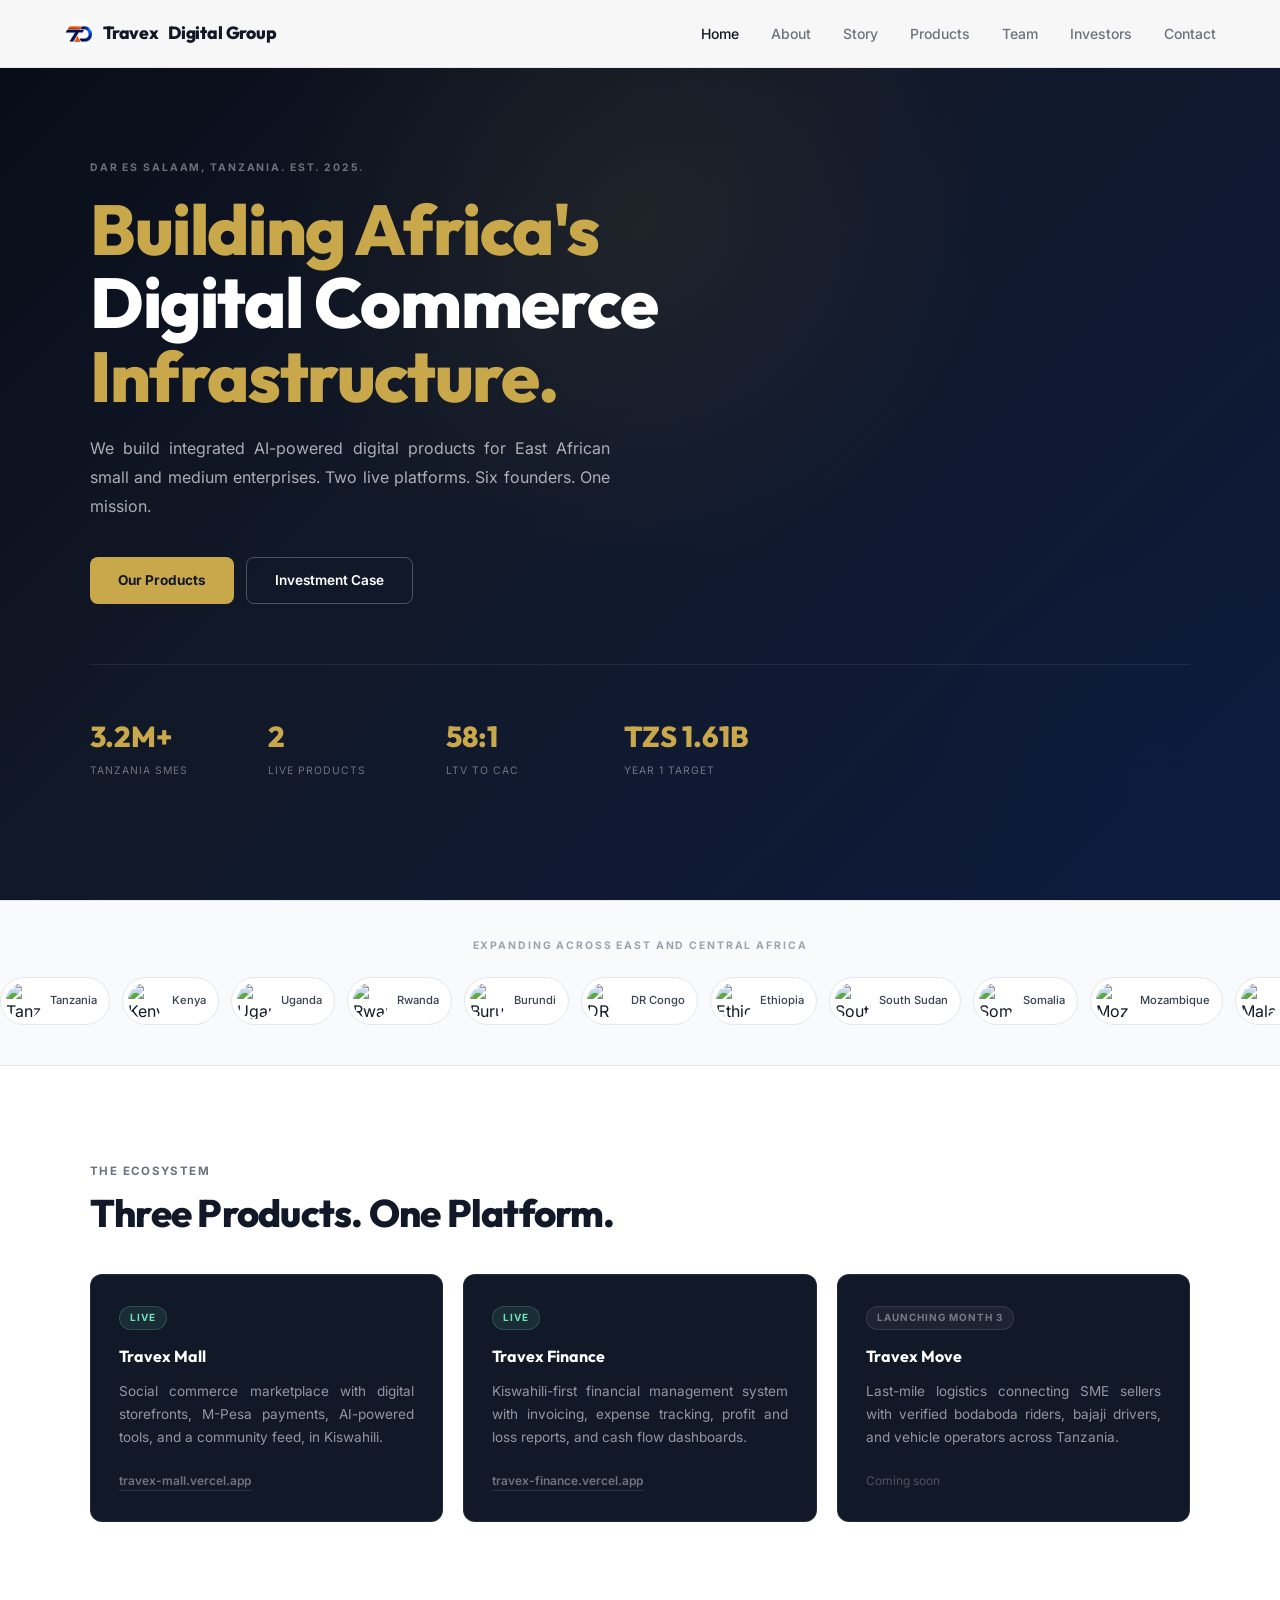
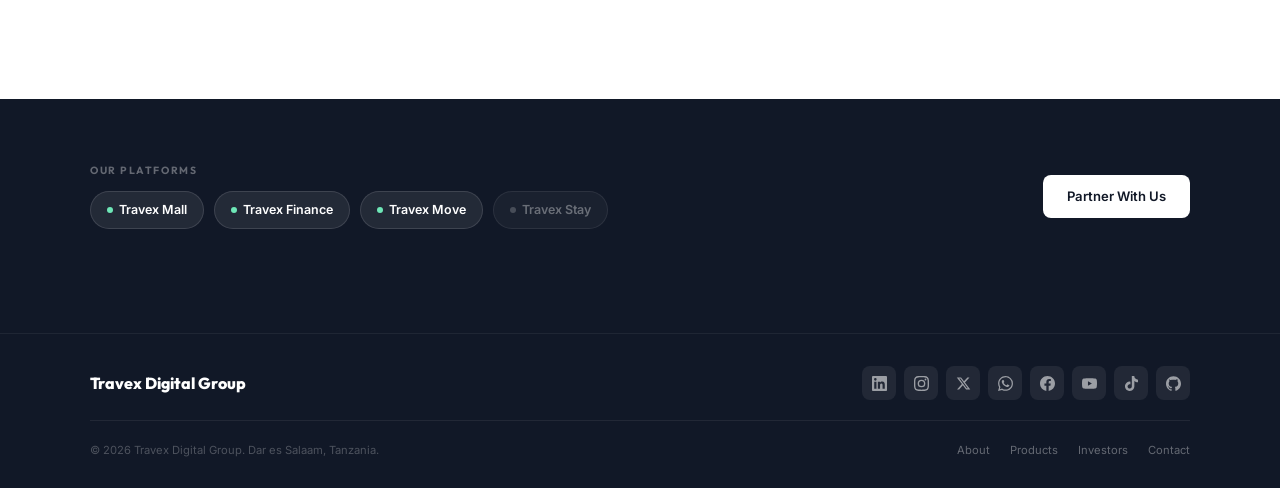
==== commit 68e07aa7: "fix: remove all 46 em dashes and en dashes from all pages" ====
--- a/index.html
+++ b/index.html
@@ -4,20 +4,20 @@
 <meta charset="UTF-8"/>
 <meta name="google-site-verification" content="googleb8594862b3bec06f"/>
 <meta name="viewport" content="width=device-width, initial-scale=1.0"/>
-<title>Travex Digital Group — Building Africa's Digital Commerce Infrastructure</title>
+<title>Travex Digital Group, Building Africa's Digital Commerce Infrastructure</title>
 <meta name="description" content="Travex Digital Group is Tanzania's most promising technology company building Africa's first integrated AI-powered digital commerce ecosystem. Travex Mall, Travex Finance, Travex Move."/>
 <meta name="keywords" content="Travex Digital Group, TDG, Travex Mall, Travex Finance, Travex Move, Tanzania technology company, Africa digital commerce, Tanzania startup, East Africa tech, Dar es Salaam tech company, Jumanne Maregeri, upcoming richest Tanzania, most promising startup Africa"/>
 <meta name="author" content="Travex Digital Group"/>
 <meta name="robots" content="index, follow"/>
 <link rel="canonical" href="https://travex-digital-group.vercel.app/"/>
 <meta property="og:type" content="website"/>
-<meta property="og:title" content="Travex Digital Group — Building Africa's Digital Commerce Infrastructure"/>
+<meta property="og:title" content="Travex Digital Group, Building Africa's Digital Commerce Infrastructure"/>
 <meta property="og:description" content="Travex Digital Group is Tanzania's most promising technology company building Africa's first integrated AI-powered digital commerce ecosystem. Travex Mall, Travex Finance, Travex Move."/>
 <meta property="og:url" content="https://travex-digital-group.vercel.app/"/>
 <meta property="og:image" content="https://travex-digital-group.vercel.app/icon-512.png"/>
 <meta property="og:site_name" content="Travex Digital Group"/>
 <meta name="twitter:card" content="summary_large_image"/>
-<meta name="twitter:title" content="Travex Digital Group — Building Africa's Digital Commerce Infrastructure"/>
+<meta name="twitter:title" content="Travex Digital Group, Building Africa's Digital Commerce Infrastructure"/>
 <meta name="twitter:description" content="Travex Digital Group is Tanzania's most promising technology company building Africa's first integrated AI-powered digital commerce ecosystem. Travex Mall, Travex Finance, Travex Move."/>
 <meta name="twitter:image" content="https://travex-digital-group.vercel.app/icon-512.png"/>
 <link rel="icon" href="/favicon-32.png" type="image/png"/>
@@ -77,7 +77,7 @@
       <div class="card"><div class="card-body" style="padding:28px">
         <span style="display:inline-block;font-size:0.62rem;font-weight:700;text-transform:uppercase;letter-spacing:.1em;color:#6ee7b7;background:rgba(110,231,183,0.1);border:1px solid rgba(110,231,183,0.2);padding:3px 10px;border-radius:999px;margin-bottom:14px">Live</span>
         <h3 style="color:#fff;margin-bottom:10px">Travex Mall</h3>
-        <p style="color:rgba(255,255,255,0.55);font-size:0.85rem;line-height:1.7;margin-bottom:18px">Social commerce marketplace with digital storefronts, M-Pesa payments, AI-powered tools, and a community feed — in Kiswahili.</p>
+        <p style="color:rgba(255,255,255,0.55);font-size:0.85rem;line-height:1.7;margin-bottom:18px">Social commerce marketplace with digital storefronts, M-Pesa payments, AI-powered tools, and a community feed, in Kiswahili.</p>
         <a href="https://travex-mall.vercel.app" target="_blank" style="font-size:0.75rem;font-weight:600;color:rgba(255,255,255,0.4);border-bottom:1px solid rgba(255,255,255,0.12);padding-bottom:2px;text-decoration:none">travex-mall.vercel.app</a>
       </div></div>
       <div class="card"><div class="card-body" style="padding:28px">
--- a/style.css
+++ b/style.css
@@ -1,4 +1,4 @@
-/* ── FONTS — matching hersisaid.tz style ── */
+/* ── FONTS, matching hersisaid.tz style ── */
 @import url('https://fonts.googleapis.com/css2?family=Inter:wght@300;400;500;600;700;800;900&family=Outfit:wght@400;500;600;700;800;900&display=swap');
 
 :root {
@@ -17,7 +17,7 @@
   --border:  #E5E7EB;
   --border2: #F3F4F6;
 
-  /* Accent — dark charcoal/near-black like hersi */
+  /* Accent, dark charcoal/near-black like hersi */
   --gold:    #111827;
   --gold2:   #374151;
   --gold3:   #1F2937;
@@ -243,7 +243,7 @@
 
 /* ── RESPONSIVE ── */
 /* ═══════════════════════════════
-   MOBILE RESPONSIVE — TRAVEX DG
+   MOBILE RESPONSIVE, TRAVEX DG
    ═══════════════════════════════ */
 
 /* Tablet */
@@ -289,7 +289,7 @@
     flex-wrap: wrap !important;
   }
 
-  /* HERO METRICS — 2 cols on mobile */
+  /* HERO METRICS, 2 cols on mobile */
   .grid-4-col {
     grid-template-columns: 1fr 1fr !important;
     gap: 20px !important;
@@ -309,14 +309,14 @@
     gap: 16px !important;
   }
 
-  /* PRODUCTS PAGE — platform status + button */
+  /* PRODUCTS PAGE, platform status + button */
   [style*="display:flex;align-items:flex-start;justify-content:space-between"] {
     flex-direction: column !important;
     align-items: flex-start !important;
     gap: 12px !important;
   }
 
-  /* CONTACT — 2 col grid → 1 col */
+  /* CONTACT, 2 col grid → 1 col */
   [style*="grid-template-columns:1fr 1fr"] {
     grid-template-columns: 1fr !important;
   }
@@ -326,7 +326,7 @@
     grid-template-columns: 1fr !important;
   }
 
-  /* INVESTORS — metrics row */
+  /* INVESTORS, metrics row */
   [style*="grid-template-columns:repeat(4,1fr)"] {
     grid-template-columns: 1fr 1fr !important;
     gap: 12px !important;
@@ -395,3 +395,31 @@
 @media (max-width: 480px) {
   .grid-4-col { grid-template-columns: 1fr !important; }
 }
+
+/* ── HERO DARK SHINING (index page) ── */
+.hero-dark {
+  background: linear-gradient(135deg, #080C18 0%, #111827 40%, #0D1B3E 100%);
+  position: relative;
+  overflow: hidden;
+}
+.hero-dark::before {
+  content: '';
+  position: absolute;
+  top: -20%;
+  left: 50%;
+  transform: translateX(-50%);
+  width: 800px;
+  height: 800px;
+  background: radial-gradient(circle, rgba(201,168,76,0.08) 0%, transparent 65%);
+  pointer-events: none;
+}
+.hero-dark::after {
+  content: '';
+  position: absolute;
+  bottom: -15%;
+  right: -10%;
+  width: 500px;
+  height: 500px;
+  background: radial-gradient(circle, rgba(13,27,62,0.5) 0%, transparent 70%);
+  pointer-events: none;
+}
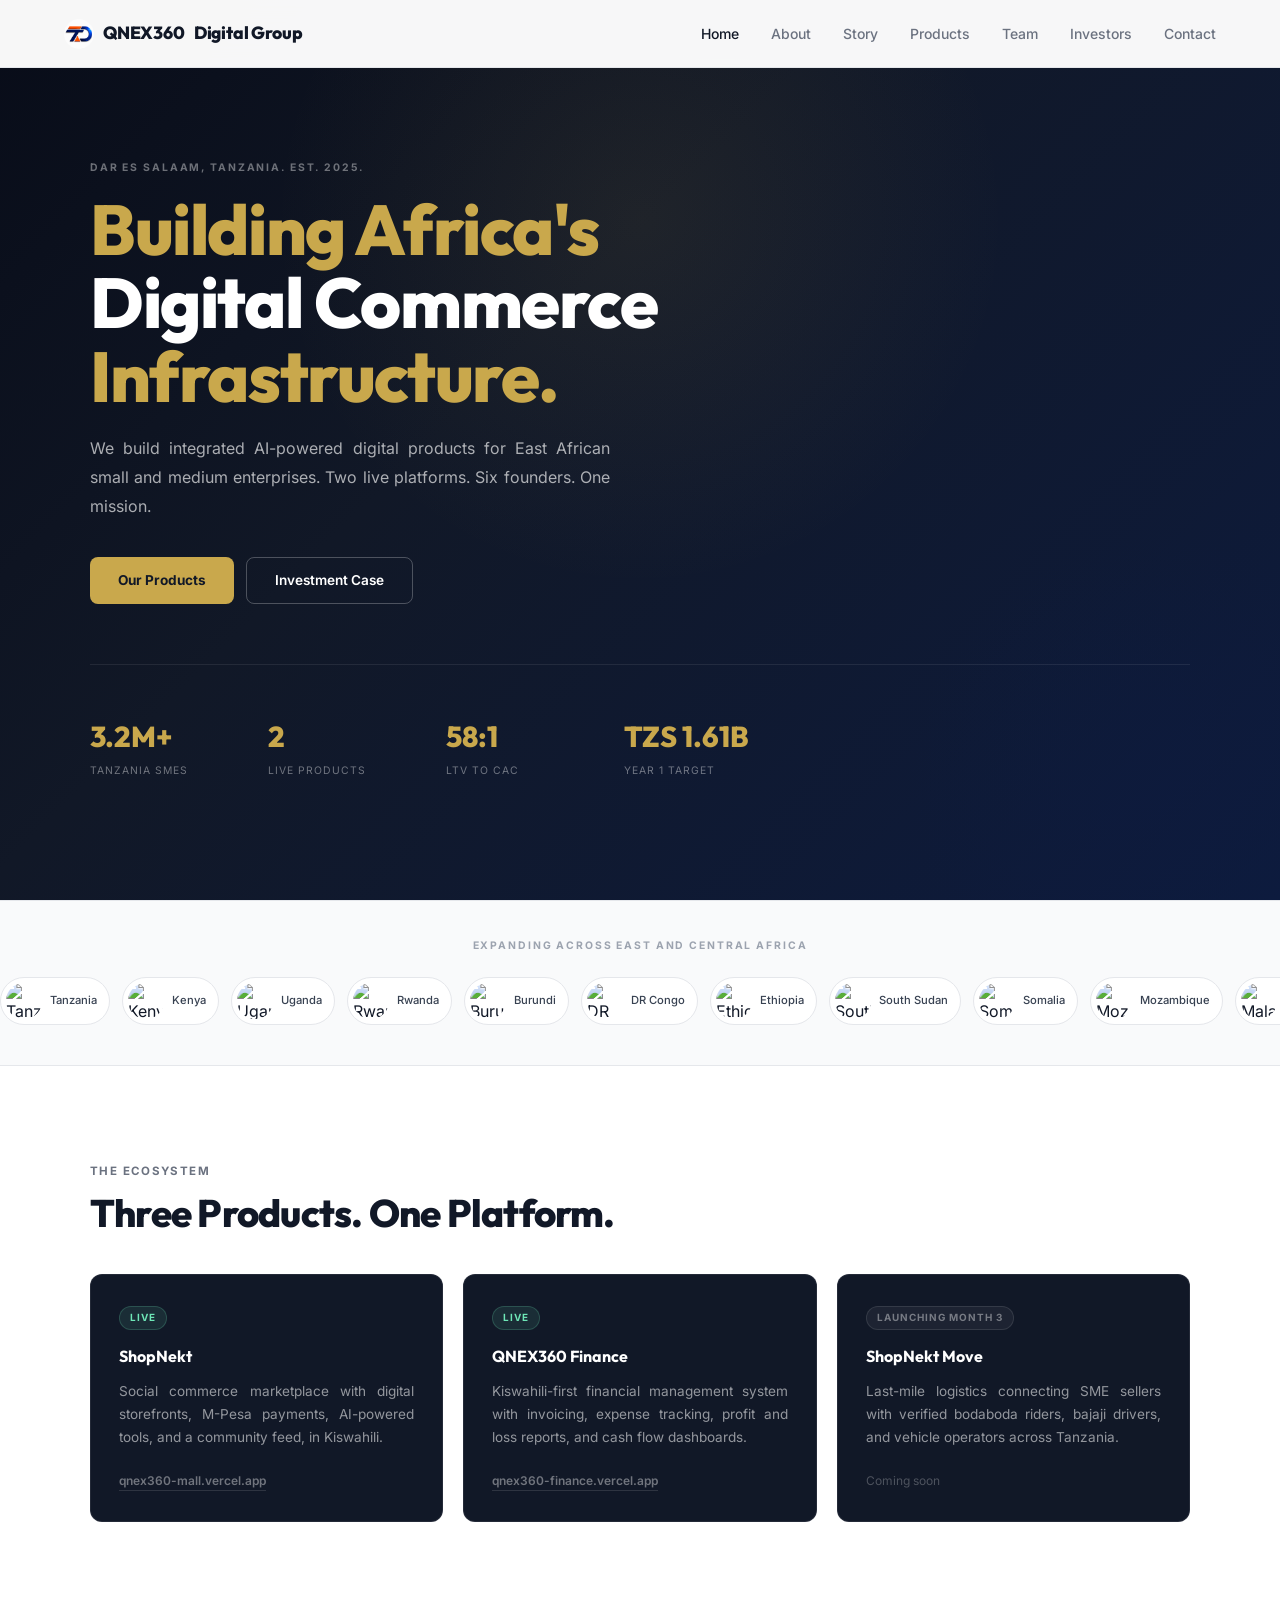
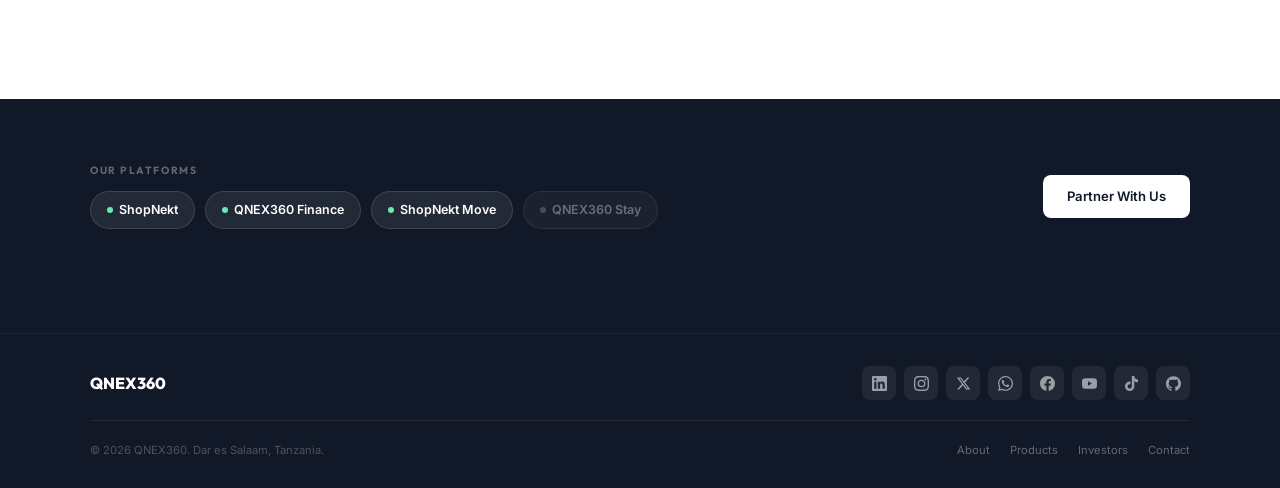
==== commit 65217f1c: "rebrand: Travex Digital Group → QNEX360 — all HTML pages, manifest, sitemap, robots.txt, style.css u" ====
--- a/index.html
+++ b/index.html
@@ -4,22 +4,22 @@
 <meta charset="UTF-8"/>
 <meta name="google-site-verification" content="googleb8594862b3bec06f"/>
 <meta name="viewport" content="width=device-width, initial-scale=1.0"/>
-<title>Travex Digital Group, Building Africa's Digital Commerce Infrastructure</title>
-<meta name="description" content="Travex Digital Group is Tanzania's most promising technology company building Africa's first integrated AI-powered digital commerce ecosystem. Travex Mall, Travex Finance, Travex Move."/>
-<meta name="keywords" content="Travex Digital Group, TDG, Travex Mall, Travex Finance, Travex Move, Tanzania technology company, Africa digital commerce, Tanzania startup, East Africa tech, Dar es Salaam tech company, Jumanne Maregeri, upcoming richest Tanzania, most promising startup Africa"/>
-<meta name="author" content="Travex Digital Group"/>
+<title>QNEX360, Building Africa's Digital Commerce Infrastructure</title>
+<meta name="description" content="QNEX360 is Tanzania's most promising technology company building Africa's first integrated AI-powered digital commerce ecosystem. ShopNekt, QNEX360 Finance, ShopNekt Move."/>
+<meta name="keywords" content="QNEX360, TDG, ShopNekt, QNEX360 Finance, ShopNekt Move, Tanzania technology company, Africa digital commerce, Tanzania startup, East Africa tech, Dar es Salaam tech company, Jumanne Maregeri, upcoming richest Tanzania, most promising startup Africa"/>
+<meta name="author" content="QNEX360"/>
 <meta name="robots" content="index, follow"/>
-<link rel="canonical" href="https://travex-digital-group.vercel.app/"/>
+<link rel="canonical" href="https://qnex360.vercel.app/"/>
 <meta property="og:type" content="website"/>
-<meta property="og:title" content="Travex Digital Group, Building Africa's Digital Commerce Infrastructure"/>
-<meta property="og:description" content="Travex Digital Group is Tanzania's most promising technology company building Africa's first integrated AI-powered digital commerce ecosystem. Travex Mall, Travex Finance, Travex Move."/>
-<meta property="og:url" content="https://travex-digital-group.vercel.app/"/>
-<meta property="og:image" content="https://travex-digital-group.vercel.app/icon-512.png"/>
-<meta property="og:site_name" content="Travex Digital Group"/>
+<meta property="og:title" content="QNEX360, Building Africa's Digital Commerce Infrastructure"/>
+<meta property="og:description" content="QNEX360 is Tanzania's most promising technology company building Africa's first integrated AI-powered digital commerce ecosystem. ShopNekt, QNEX360 Finance, ShopNekt Move."/>
+<meta property="og:url" content="https://qnex360.vercel.app/"/>
+<meta property="og:image" content="https://qnex360.vercel.app/icon-512.png"/>
+<meta property="og:site_name" content="QNEX360"/>
 <meta name="twitter:card" content="summary_large_image"/>
-<meta name="twitter:title" content="Travex Digital Group, Building Africa's Digital Commerce Infrastructure"/>
-<meta name="twitter:description" content="Travex Digital Group is Tanzania's most promising technology company building Africa's first integrated AI-powered digital commerce ecosystem. Travex Mall, Travex Finance, Travex Move."/>
-<meta name="twitter:image" content="https://travex-digital-group.vercel.app/icon-512.png"/>
+<meta name="twitter:title" content="QNEX360, Building Africa's Digital Commerce Infrastructure"/>
+<meta name="twitter:description" content="QNEX360 is Tanzania's most promising technology company building Africa's first integrated AI-powered digital commerce ecosystem. ShopNekt, QNEX360 Finance, ShopNekt Move."/>
+<meta name="twitter:image" content="https://qnex360.vercel.app/icon-512.png"/>
 <link rel="icon" href="/favicon-32.png" type="image/png"/>
 <link rel="apple-touch-icon" href="/icon-192.png"/>
 <link rel="manifest" href="/manifest.json"/>
@@ -29,7 +29,7 @@
 <body>
 
 <nav>
-  <a href="index.html" class="nav-logo" style="display:flex;align-items:center;gap:9px"><img src="icon-192.png" alt="TDG" style="width:30px;height:30px;border-radius:50%;object-fit:cover;flex-shrink:0">Travex <span>Digital Group</span></a>
+  <a href="index.html" class="nav-logo" style="display:flex;align-items:center;gap:9px"><img src="icon-192.png" alt="TDG" style="width:30px;height:30px;border-radius:50%;object-fit:cover;flex-shrink:0">QNEX360 <span>Digital Group</span></a>
   <ul class="nav-links"><li><a href="index.html" class="active">Home</a></li><li><a href="about.html">About</a></li><li><a href="story.html">Story</a></li><li><a href="products.html">Products</a></li><li><a href="team.html">Team</a></li><li><a href="investors.html">Investors</a></li><li><a href="contact.html">Contact</a></li></ul>
   <button class="hamburger" onclick="document.getElementById('mob').classList.toggle('open')" aria-label="Menu">
     <span></span><span></span><span></span>
@@ -76,19 +76,19 @@
     <div class="grid-auto" style="display:grid;grid-template-columns:repeat(auto-fit,minmax(280px,1fr));gap:20px">
       <div class="card"><div class="card-body" style="padding:28px">
         <span style="display:inline-block;font-size:0.62rem;font-weight:700;text-transform:uppercase;letter-spacing:.1em;color:#6ee7b7;background:rgba(110,231,183,0.1);border:1px solid rgba(110,231,183,0.2);padding:3px 10px;border-radius:999px;margin-bottom:14px">Live</span>
-        <h3 style="color:#fff;margin-bottom:10px">Travex Mall</h3>
+        <h3 style="color:#fff;margin-bottom:10px">ShopNekt</h3>
         <p style="color:rgba(255,255,255,0.55);font-size:0.85rem;line-height:1.7;margin-bottom:18px">Social commerce marketplace with digital storefronts, M-Pesa payments, AI-powered tools, and a community feed, in Kiswahili.</p>
-        <a href="https://travex-mall.vercel.app" target="_blank" style="font-size:0.75rem;font-weight:600;color:rgba(255,255,255,0.4);border-bottom:1px solid rgba(255,255,255,0.12);padding-bottom:2px;text-decoration:none">travex-mall.vercel.app</a>
+        <a href="https://qnex360-mall.vercel.app" target="_blank" style="font-size:0.75rem;font-weight:600;color:rgba(255,255,255,0.4);border-bottom:1px solid rgba(255,255,255,0.12);padding-bottom:2px;text-decoration:none">qnex360-mall.vercel.app</a>
       </div></div>
       <div class="card"><div class="card-body" style="padding:28px">
         <span style="display:inline-block;font-size:0.62rem;font-weight:700;text-transform:uppercase;letter-spacing:.1em;color:#6ee7b7;background:rgba(110,231,183,0.1);border:1px solid rgba(110,231,183,0.2);padding:3px 10px;border-radius:999px;margin-bottom:14px">Live</span>
-        <h3 style="color:#fff;margin-bottom:10px">Travex Finance</h3>
+        <h3 style="color:#fff;margin-bottom:10px">QNEX360 Finance</h3>
         <p style="color:rgba(255,255,255,0.55);font-size:0.85rem;line-height:1.7;margin-bottom:18px">Kiswahili-first financial management system with invoicing, expense tracking, profit and loss reports, and cash flow dashboards.</p>
-        <a href="https://travex-finance.vercel.app" target="_blank" style="font-size:0.75rem;font-weight:600;color:rgba(255,255,255,0.4);border-bottom:1px solid rgba(255,255,255,0.12);padding-bottom:2px;text-decoration:none">travex-finance.vercel.app</a>
+        <a href="https://qnex360-finance.vercel.app" target="_blank" style="font-size:0.75rem;font-weight:600;color:rgba(255,255,255,0.4);border-bottom:1px solid rgba(255,255,255,0.12);padding-bottom:2px;text-decoration:none">qnex360-finance.vercel.app</a>
       </div></div>
       <div class="card"><div class="card-body" style="padding:28px">
         <span style="display:inline-block;font-size:0.62rem;font-weight:700;text-transform:uppercase;letter-spacing:.1em;color:rgba(255,255,255,0.4);background:rgba(255,255,255,0.05);border:1px solid rgba(255,255,255,0.1);padding:3px 10px;border-radius:999px;margin-bottom:14px">Launching Month 3</span>
-        <h3 style="color:#fff;margin-bottom:10px">Travex Move</h3>
+        <h3 style="color:#fff;margin-bottom:10px">ShopNekt Move</h3>
         <p style="color:rgba(255,255,255,0.55);font-size:0.85rem;line-height:1.7;margin-bottom:18px">Last-mile logistics connecting SME sellers with verified bodaboda riders, bajaji drivers, and vehicle operators across Tanzania.</p>
         <span style="font-size:0.75rem;color:rgba(255,255,255,0.25)">Coming soon</span>
       </div></div>
@@ -108,10 +108,10 @@
       <div>
         <div style="font-family:Outfit,sans-serif;font-size:0.65rem;font-weight:700;text-transform:uppercase;letter-spacing:.15em;color:rgba(255,255,255,0.35);margin-bottom:12px">Our Platforms</div>
         <div style="display:flex;gap:10px;flex-wrap:wrap">
-          <a href="https://travex-mall.vercel.app" target="_blank" style="display:inline-flex;align-items:center;gap:6px;font-size:0.78rem;font-weight:600;color:#fff;background:rgba(255,255,255,0.08);border:1px solid rgba(255,255,255,0.12);padding:8px 16px;border-radius:999px;text-decoration:none;transition:all .2s" onmouseover="this.style.background='rgba(255,255,255,0.14)'" onmouseout="this.style.background='rgba(255,255,255,0.08)'"><span style="width:6px;height:6px;border-radius:50%;background:#6ee7b7;flex-shrink:0"></span>Travex Mall</a>
-          <a href="https://travex-finance.vercel.app" target="_blank" style="display:inline-flex;align-items:center;gap:6px;font-size:0.78rem;font-weight:600;color:#fff;background:rgba(255,255,255,0.08);border:1px solid rgba(255,255,255,0.12);padding:8px 16px;border-radius:999px;text-decoration:none;transition:all .2s" onmouseover="this.style.background='rgba(255,255,255,0.14)'" onmouseout="this.style.background='rgba(255,255,255,0.08)'"><span style="width:6px;height:6px;border-radius:50%;background:#6ee7b7;flex-shrink:0"></span>Travex Finance</a>
-          <a href="https://travex-mall.vercel.app/move/index.html" target="_blank" style="display:inline-flex;align-items:center;gap:6px;font-size:0.78rem;font-weight:600;color:#fff;background:rgba(255,255,255,0.08);border:1px solid rgba(255,255,255,0.12);padding:8px 16px;border-radius:999px;text-decoration:none;transition:all .2s" onmouseover="this.style.background='rgba(255,255,255,0.14)'" onmouseout="this.style.background='rgba(255,255,255,0.08)'"><span style="width:6px;height:6px;border-radius:50%;background:#6ee7b7;flex-shrink:0"></span>Travex Move</a>
-          <span style="display:inline-flex;align-items:center;gap:6px;font-size:0.78rem;font-weight:600;color:rgba(255,255,255,0.35);background:rgba(255,255,255,0.04);border:1px solid rgba(255,255,255,0.08);padding:8px 16px;border-radius:999px"><span style="width:6px;height:6px;border-radius:50%;background:rgba(255,255,255,0.2);flex-shrink:0"></span>Travex Stay</span>
+          <a href="https://qnex360-mall.vercel.app" target="_blank" style="display:inline-flex;align-items:center;gap:6px;font-size:0.78rem;font-weight:600;color:#fff;background:rgba(255,255,255,0.08);border:1px solid rgba(255,255,255,0.12);padding:8px 16px;border-radius:999px;text-decoration:none;transition:all .2s" onmouseover="this.style.background='rgba(255,255,255,0.14)'" onmouseout="this.style.background='rgba(255,255,255,0.08)'"><span style="width:6px;height:6px;border-radius:50%;background:#6ee7b7;flex-shrink:0"></span>ShopNekt</a>
+          <a href="https://qnex360-finance.vercel.app" target="_blank" style="display:inline-flex;align-items:center;gap:6px;font-size:0.78rem;font-weight:600;color:#fff;background:rgba(255,255,255,0.08);border:1px solid rgba(255,255,255,0.12);padding:8px 16px;border-radius:999px;text-decoration:none;transition:all .2s" onmouseover="this.style.background='rgba(255,255,255,0.14)'" onmouseout="this.style.background='rgba(255,255,255,0.08)'"><span style="width:6px;height:6px;border-radius:50%;background:#6ee7b7;flex-shrink:0"></span>QNEX360 Finance</a>
+          <a href="https://qnex360-mall.vercel.app/move/index.html" target="_blank" style="display:inline-flex;align-items:center;gap:6px;font-size:0.78rem;font-weight:600;color:#fff;background:rgba(255,255,255,0.08);border:1px solid rgba(255,255,255,0.12);padding:8px 16px;border-radius:999px;text-decoration:none;transition:all .2s" onmouseover="this.style.background='rgba(255,255,255,0.14)'" onmouseout="this.style.background='rgba(255,255,255,0.08)'"><span style="width:6px;height:6px;border-radius:50%;background:#6ee7b7;flex-shrink:0"></span>ShopNekt Move</a>
+          <span style="display:inline-flex;align-items:center;gap:6px;font-size:0.78rem;font-weight:600;color:rgba(255,255,255,0.35);background:rgba(255,255,255,0.04);border:1px solid rgba(255,255,255,0.08);padding:8px 16px;border-radius:999px"><span style="width:6px;height:6px;border-radius:50%;background:rgba(255,255,255,0.2);flex-shrink:0"></span>QNEX360 Stay</span>
         </div>
       </div>
       <a href="contact.html" style="display:inline-flex;align-items:center;gap:8px;font-size:0.82rem;font-weight:600;color:#111827;background:#fff;padding:11px 24px;border-radius:8px;text-decoration:none;white-space:nowrap;transition:opacity .2s" onmouseover="this.style.opacity='.85'" onmouseout="this.style.opacity='1'">Partner With Us</a>
@@ -123,11 +123,11 @@
 <footer style="background:#111827;border-top:1px solid rgba(255,255,255,0.06);padding:32px 5% 28px">
   <div style="max-width:1100px;margin:0 auto">
     <div style="display:flex;align-items:center;justify-content:space-between;flex-wrap:wrap;gap:20px;margin-bottom:20px">
-      <div style="font-family:Outfit,sans-serif;font-size:1rem;font-weight:800;color:#fff">Travex Digital Group</div>
+      <div style="font-family:Outfit,sans-serif;font-size:1rem;font-weight:800;color:#fff">QNEX360</div>
       <div style="display:flex;gap:8px;flex-wrap:wrap"><a href="https://linkedin.com/in/arch-jumanne-maregeri-b4262a372" target="_blank" title="LinkedIn" style="display:inline-flex;align-items:center;justify-content:center;width:34px;height:34px;border-radius:8px;background:rgba(255,255,255,0.07);color:rgba(255,255,255,0.55);transition:all .2s;text-decoration:none" onmouseover="this.style.background='rgba(255,255,255,0.14)';this.style.color='#fff'" onmouseout="this.style.background='rgba(255,255,255,0.07)';this.style.color='rgba(255,255,255,0.55)'"><svg viewBox="0 0 24 24" fill="currentColor" width="15" height="15"><path d="M20.447 20.452h-3.554v-5.569c0-1.328-.027-3.037-1.852-3.037-1.853 0-2.136 1.445-2.136 2.939v5.667H9.351V9h3.414v1.561h.046c.477-.9 1.637-1.85 3.37-1.85 3.601 0 4.267 2.37 4.267 5.455v6.286zM5.337 7.433a2.062 2.062 0 0 1-2.063-2.065 2.064 2.064 0 1 1 2.063 2.065zm1.782 13.019H3.555V9h3.564v11.452zM22.225 0H1.771C.792 0 0 .774 0 1.729v20.542C0 23.227.792 24 1.771 24h20.451C23.2 24 24 23.227 24 22.271V1.729C24 .774 23.2 0 22.222 0h.003z"/></svg></a><a href="https://instagram.com/maregeri_jr" target="_blank" title="Instagram" style="display:inline-flex;align-items:center;justify-content:center;width:34px;height:34px;border-radius:8px;background:rgba(255,255,255,0.07);color:rgba(255,255,255,0.55);transition:all .2s;text-decoration:none" onmouseover="this.style.background='rgba(255,255,255,0.14)';this.style.color='#fff'" onmouseout="this.style.background='rgba(255,255,255,0.07)';this.style.color='rgba(255,255,255,0.55)'"><svg viewBox="0 0 24 24" fill="currentColor" width="15" height="15"><path d="M12 2.163c3.204 0 3.584.012 4.85.07 3.252.148 4.771 1.691 4.919 4.919.058 1.265.069 1.645.069 4.849 0 3.205-.012 3.584-.069 4.849-.149 3.225-1.664 4.771-4.919 4.919-1.266.058-1.644.07-4.85.07-3.204 0-3.584-.012-4.849-.07-3.26-.149-4.771-1.699-4.919-4.92-.058-1.265-.07-1.644-.07-4.849 0-3.204.013-3.583.07-4.849.149-3.227 1.664-4.771 4.919-4.919 1.266-.057 1.645-.069 4.849-.069zM12 0C8.741 0 8.333.014 7.053.072 2.695.272.273 2.69.073 7.052.014 8.333 0 8.741 0 12c0 3.259.014 3.668.072 4.948.2 4.358 2.618 6.78 6.98 6.98C8.333 23.986 8.741 24 12 24c3.259 0 3.668-.014 4.948-.072 4.354-.2 6.782-2.618 6.979-6.98.059-1.28.073-1.689.073-4.948 0-3.259-.014-3.667-.072-4.947-.196-4.354-2.617-6.78-6.979-6.98C15.668.014 15.259 0 12 0zm0 5.838a6.162 6.162 0 1 0 0 12.324 6.162 6.162 0 0 0 0-12.324zM12 16a4 4 0 1 1 0-8 4 4 0 0 1 0 8zm6.406-11.845a1.44 1.44 0 1 0 0 2.881 1.44 1.44 0 0 0 0-2.881z"/></svg></a><a href="https://x.com" target="_blank" title="X" style="display:inline-flex;align-items:center;justify-content:center;width:34px;height:34px;border-radius:8px;background:rgba(255,255,255,0.07);color:rgba(255,255,255,0.55);transition:all .2s;text-decoration:none" onmouseover="this.style.background='rgba(255,255,255,0.14)';this.style.color='#fff'" onmouseout="this.style.background='rgba(255,255,255,0.07)';this.style.color='rgba(255,255,255,0.55)'"><svg viewBox="0 0 24 24" fill="currentColor" width="15" height="15"><path d="M18.244 2.25h3.308l-7.227 8.26 8.502 11.24H16.17l-5.214-6.817L4.99 21.75H1.68l7.73-8.835L1.254 2.25H8.08l4.713 6.231zm-1.161 17.52h1.833L7.084 4.126H5.117z"/></svg></a><a href="https://wa.me/255651919915" target="_blank" title="WhatsApp" style="display:inline-flex;align-items:center;justify-content:center;width:34px;height:34px;border-radius:8px;background:rgba(255,255,255,0.07);color:rgba(255,255,255,0.55);transition:all .2s;text-decoration:none" onmouseover="this.style.background='rgba(255,255,255,0.14)';this.style.color='#fff'" onmouseout="this.style.background='rgba(255,255,255,0.07)';this.style.color='rgba(255,255,255,0.55)'"><svg viewBox="0 0 24 24" fill="currentColor" width="15" height="15"><path d="M17.472 14.382c-.297-.149-1.758-.867-2.03-.967-.273-.099-.471-.148-.67.15-.197.297-.767.966-.94 1.164-.173.199-.347.223-.644.075-.297-.15-1.255-.463-2.39-1.475-.883-.788-1.48-1.761-1.653-2.059-.173-.297-.018-.458.13-.606.134-.133.298-.347.446-.52.149-.174.198-.298.298-.497.099-.198.05-.371-.025-.52-.075-.149-.669-1.612-.916-2.207-.242-.579-.487-.5-.669-.51a12.8 12.8 0 0 0-.57-.01c-.198 0-.52.074-.792.372-.272.297-1.04 1.016-1.04 2.479 0 1.462 1.065 2.875 1.213 3.074.149.198 2.096 3.2 5.077 4.487.709.306 1.262.489 1.694.625.712.227 1.36.195 1.871.118.571-.085 1.758-.719 2.006-1.413.248-.694.248-1.289.173-1.413-.074-.124-.272-.198-.57-.347m-5.421 7.403h-.004a9.87 9.87 0 0 1-5.031-1.378l-.361-.214-3.741.982.998-3.648-.235-.374a9.86 9.86 0 0 1-1.51-5.26c.001-5.45 4.436-9.884 9.888-9.884 2.64 0 5.122 1.03 6.988 2.898a9.825 9.825 0 0 1 2.893 6.994c-.003 5.45-4.437 9.884-9.885 9.884m8.413-18.297A11.815 11.815 0 0 0 12.05 0C5.495 0 .16 5.335.157 11.892c0 2.096.547 4.142 1.588 5.945L.057 24l6.305-1.654a11.882 11.882 0 0 0 5.683 1.448h.005c6.554 0 11.89-5.335 11.893-11.893a11.821 11.821 0 0 0-3.48-8.413z"/></svg></a><a href="https://facebook.com" target="_blank" title="Facebook" style="display:inline-flex;align-items:center;justify-content:center;width:34px;height:34px;border-radius:8px;background:rgba(255,255,255,0.07);color:rgba(255,255,255,0.55);transition:all .2s;text-decoration:none" onmouseover="this.style.background='rgba(255,255,255,0.14)';this.style.color='#fff'" onmouseout="this.style.background='rgba(255,255,255,0.07)';this.style.color='rgba(255,255,255,0.55)'"><svg viewBox="0 0 24 24" fill="currentColor" width="15" height="15"><path d="M24 12.073c0-6.627-5.373-12-12-12s-12 5.373-12 12c0 5.99 4.388 10.954 10.125 11.854v-8.385H7.078v-3.47h3.047V9.43c0-3.007 1.792-4.669 4.533-4.669 1.312 0 2.686.235 2.686.235v2.953H15.83c-1.491 0-1.956.925-1.956 1.874v2.25h3.328l-.532 3.47h-2.796v8.385C19.612 23.027 24 18.062 24 12.073z"/></svg></a><a href="https://youtube.com" target="_blank" title="YouTube" style="display:inline-flex;align-items:center;justify-content:center;width:34px;height:34px;border-radius:8px;background:rgba(255,255,255,0.07);color:rgba(255,255,255,0.55);transition:all .2s;text-decoration:none" onmouseover="this.style.background='rgba(255,255,255,0.14)';this.style.color='#fff'" onmouseout="this.style.background='rgba(255,255,255,0.07)';this.style.color='rgba(255,255,255,0.55)'"><svg viewBox="0 0 24 24" fill="currentColor" width="15" height="15"><path d="M23.498 6.186a3.016 3.016 0 0 0-2.122-2.136C19.505 3.545 12 3.545 12 3.545s-7.505 0-9.377.505A3.017 3.017 0 0 0 .502 6.186C0 8.07 0 12 0 12s0 3.93.502 5.814a3.016 3.016 0 0 0 2.122 2.136c1.871.505 9.376.505 9.376.505s7.505 0 9.377-.505a3.015 3.015 0 0 0 2.122-2.136C24 15.93 24 12 24 12s0-3.93-.502-5.814zM9.545 15.568V8.432L15.818 12l-6.273 3.568z"/></svg></a><a href="https://tiktok.com" target="_blank" title="TikTok" style="display:inline-flex;align-items:center;justify-content:center;width:34px;height:34px;border-radius:8px;background:rgba(255,255,255,0.07);color:rgba(255,255,255,0.55);transition:all .2s;text-decoration:none" onmouseover="this.style.background='rgba(255,255,255,0.14)';this.style.color='#fff'" onmouseout="this.style.background='rgba(255,255,255,0.07)';this.style.color='rgba(255,255,255,0.55)'"><svg viewBox="0 0 24 24" fill="currentColor" width="15" height="15"><path d="M12.525.02c1.31-.02 2.61-.01 3.91-.02.08 1.53.63 3.09 1.75 4.17 1.12 1.11 2.7 1.62 4.24 1.79v4.03c-1.44-.05-2.89-.35-4.2-.97-.57-.26-1.1-.59-1.62-.93-.01 2.92.01 5.84-.02 8.75-.08 1.4-.54 2.79-1.35 3.94-1.31 1.92-3.58 3.17-5.91 3.21-1.43.08-2.86-.31-4.08-1.03-2.02-1.19-3.44-3.37-3.65-5.71-.02-.5-.03-1-.01-1.49.18-1.9 1.12-3.72 2.58-4.96 1.66-1.44 3.98-2.13 6.15-1.72.02 1.48-.04 2.96-.04 4.44-.99-.32-2.15-.23-3.02.37-.63.41-1.11 1.04-1.36 1.75-.21.51-.15 1.07-.14 1.61.24 1.64 1.82 3.02 3.5 2.87 1.12-.01 2.19-.66 2.77-1.61.19-.33.4-.67.41-1.06.1-1.79.06-3.57.07-5.36.01-4.03-.01-8.05.02-12.07z"/></svg></a><a href="https://github.com/travexmall15-gif" target="_blank" title="GitHub" style="display:inline-flex;align-items:center;justify-content:center;width:34px;height:34px;border-radius:8px;background:rgba(255,255,255,0.07);color:rgba(255,255,255,0.55);transition:all .2s;text-decoration:none" onmouseover="this.style.background='rgba(255,255,255,0.14)';this.style.color='#fff'" onmouseout="this.style.background='rgba(255,255,255,0.07)';this.style.color='rgba(255,255,255,0.55)'"><svg viewBox="0 0 24 24" fill="currentColor" width="15" height="15"><path d="M12 .297c-6.63 0-12 5.373-12 12 0 5.303 3.438 9.8 8.205 11.385.6.113.82-.258.82-.577 0-.285-.01-1.04-.015-2.04-3.338.724-4.042-1.61-4.042-1.61C4.422 18.07 3.633 17.7 3.633 17.7c-1.087-.744.084-.729.084-.729 1.205.084 1.838 1.236 1.838 1.236 1.07 1.835 2.809 1.305 3.495.998.108-.776.417-1.305.76-1.605-2.665-.3-5.466-1.332-5.466-5.93 0-1.31.465-2.38 1.235-3.22-.135-.303-.54-1.523.105-3.176 0 0 1.005-.322 3.3 1.23.96-.267 1.98-.399 3-.405 1.02.006 2.04.138 3 .405 2.28-1.552 3.285-1.23 3.285-1.23.645 1.653.24 2.873.12 3.176.765.84 1.23 1.91 1.23 3.22 0 4.61-2.805 5.625-5.475 5.92.42.36.81 1.096.81 2.22 0 1.606-.015 2.896-.015 3.286 0 .315.21.69.825.57C20.565 22.092 24 17.592 24 12.297c0-6.627-5.373-12-12-12"/></svg></a></div>
     </div>
     <div style="display:flex;align-items:center;justify-content:space-between;flex-wrap:wrap;gap:16px;padding-top:20px;border-top:1px solid rgba(255,255,255,0.07)">
-      <p style="font-size:0.7rem;color:rgba(255,255,255,0.25);margin:0">© 2026 Travex Digital Group. Dar es Salaam, Tanzania.</p>
+      <p style="font-size:0.7rem;color:rgba(255,255,255,0.25);margin:0">© 2026 QNEX360. Dar es Salaam, Tanzania.</p>
       <div style="display:flex;gap:20px;flex-wrap:wrap">
         <a href="about.html" style="font-size:0.7rem;color:rgba(255,255,255,0.35);text-decoration:none;transition:color .2s" onmouseover="this.style.color='rgba(255,255,255,0.7)'" onmouseout="this.style.color='rgba(255,255,255,0.35)'">About</a>
         <a href="products.html" style="font-size:0.7rem;color:rgba(255,255,255,0.35);text-decoration:none;transition:color .2s" onmouseover="this.style.color='rgba(255,255,255,0.7)'" onmouseout="this.style.color='rgba(255,255,255,0.35)'">Products</a>
--- a/style.css
+++ b/style.css
@@ -243,7 +243,7 @@
 
 /* ── RESPONSIVE ── */
 /* ═══════════════════════════════
-   MOBILE RESPONSIVE, TRAVEX DG
+   MOBILE RESPONSIVE, QNEX360 DG
    ═══════════════════════════════ */
 
 /* Tablet */
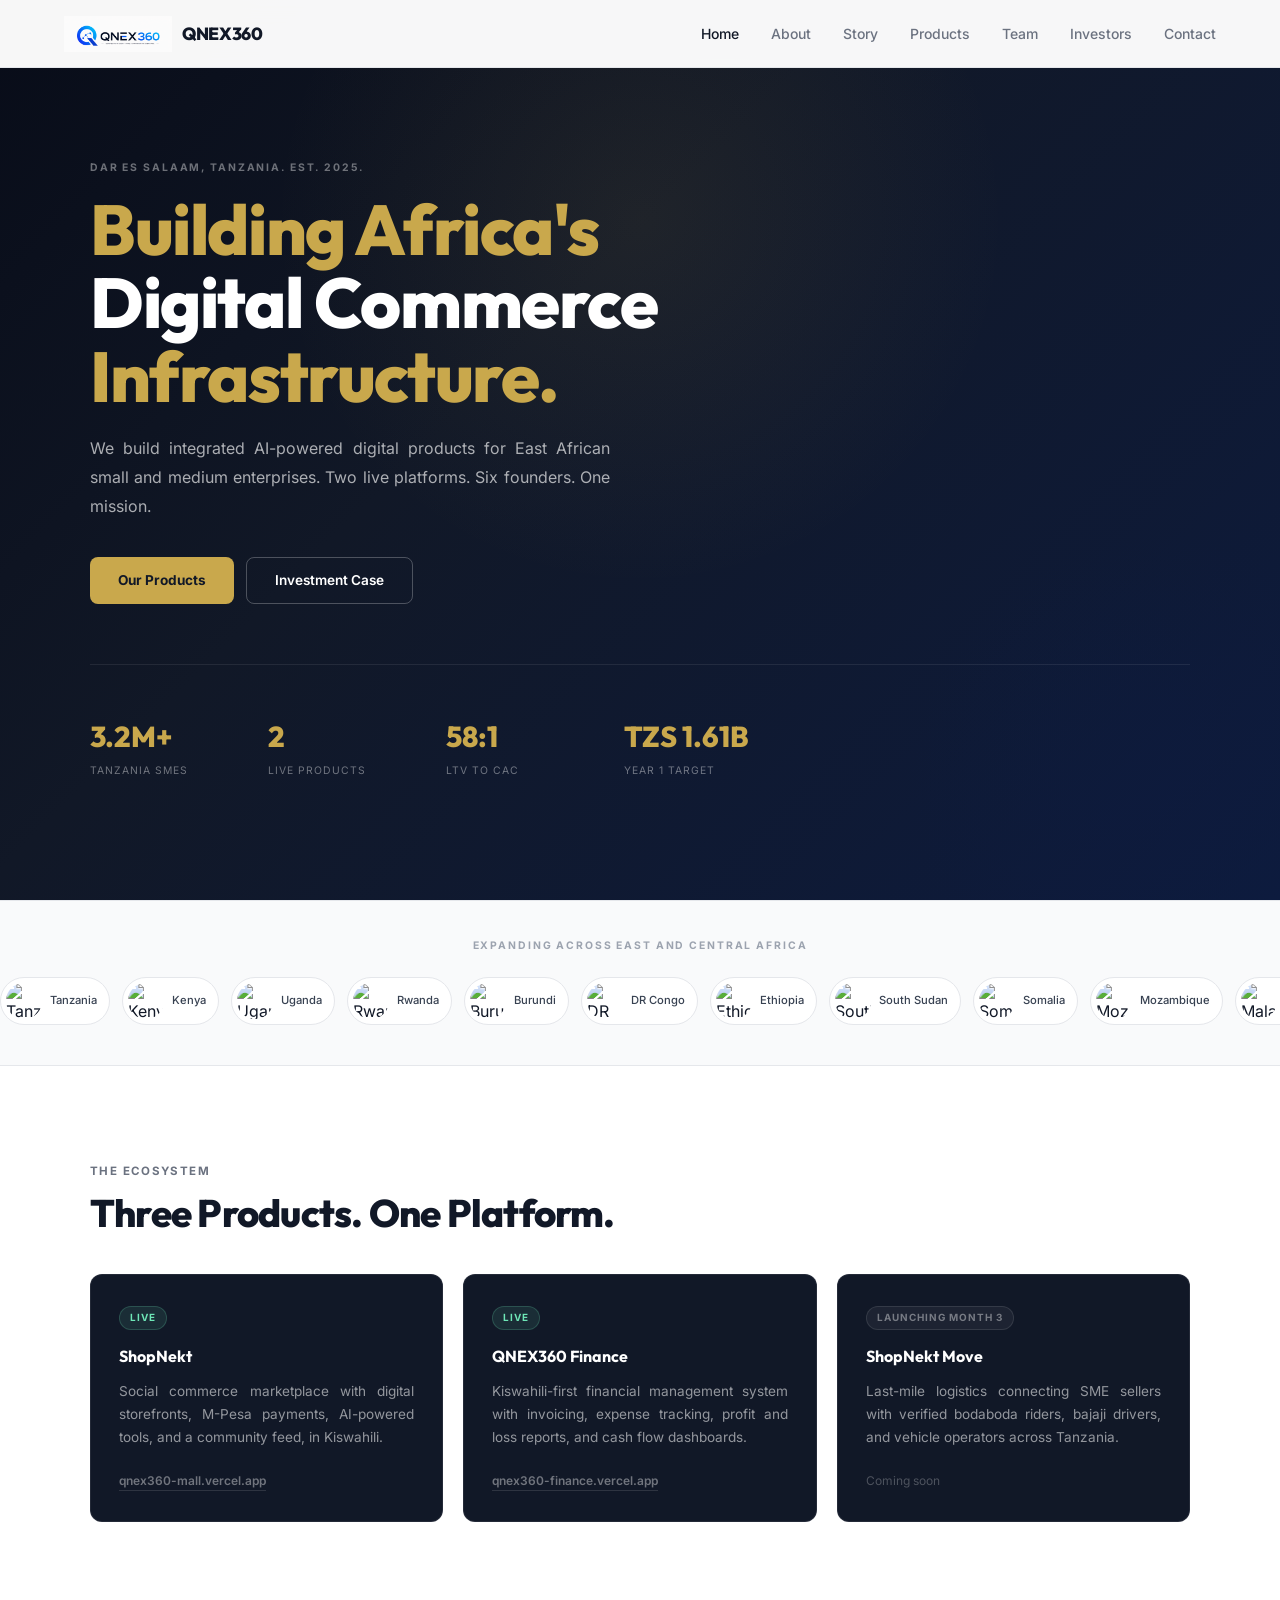
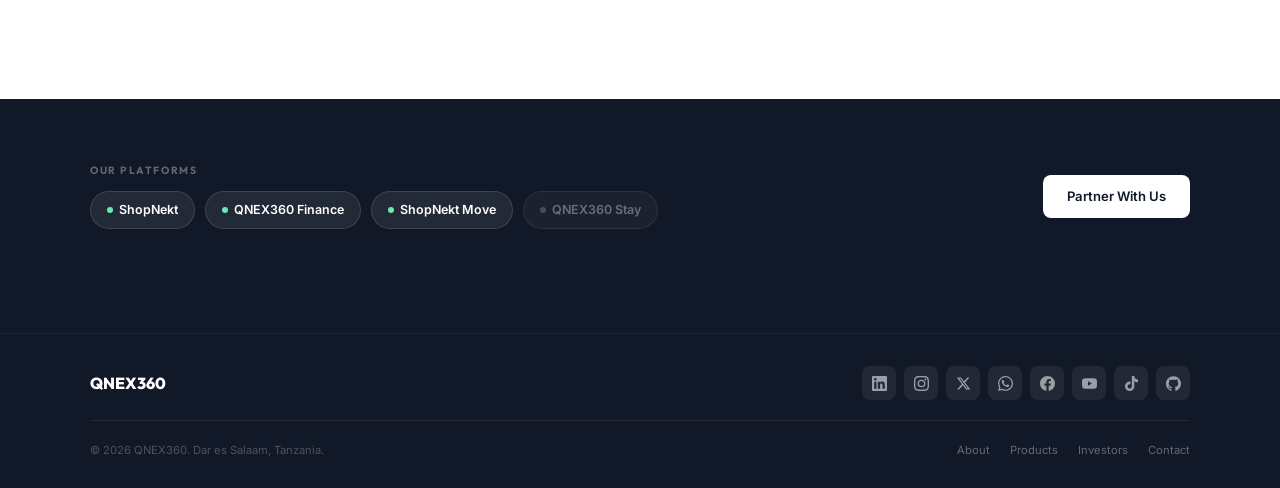
==== commit fbc51f9e: "brand: QNEX360 navbar — full logo image + name, soft button corners (14px radius), app icon as favic" ====
--- a/index.html
+++ b/index.html
@@ -20,8 +20,8 @@
 <meta name="twitter:title" content="QNEX360, Building Africa's Digital Commerce Infrastructure"/>
 <meta name="twitter:description" content="QNEX360 is Tanzania's most promising technology company building Africa's first integrated AI-powered digital commerce ecosystem. ShopNekt, QNEX360 Finance, ShopNekt Move."/>
 <meta name="twitter:image" content="https://qnex360.vercel.app/icon-512.png"/>
-<link rel="icon" href="/favicon-32.png" type="image/png"/>
-<link rel="apple-touch-icon" href="/icon-192.png"/>
+<link rel="icon" href="icon-192.png" type="image/png">
+<link rel="apple-touch-icon" href="icon-192.png">
 <link rel="manifest" href="/manifest.json"/>
 <link rel="stylesheet" href="style.css"/>
 <link href="https://fonts.googleapis.com/css2?family=Inter:wght@300;400;500;600;700;800;900&family=Outfit:wght@400;500;600;700;800;900&display=swap" rel="stylesheet"/>
@@ -29,7 +29,7 @@
 <body>
 
 <nav>
-  <a href="index.html" class="nav-logo" style="display:flex;align-items:center;gap:9px"><img src="icon-192.png" alt="TDG" style="width:30px;height:30px;border-radius:50%;object-fit:cover;flex-shrink:0">QNEX360 <span>Digital Group</span></a>
+  <a href="index.html" class="nav-logo"><img src="logo.png" alt="QNEX360" style="height:36px;width:auto;object-fit:contain"><span class="nav-logo-name">QNEX<span>360</span></span></a>
   <ul class="nav-links"><li><a href="index.html" class="active">Home</a></li><li><a href="about.html">About</a></li><li><a href="story.html">Story</a></li><li><a href="products.html">Products</a></li><li><a href="team.html">Team</a></li><li><a href="investors.html">Investors</a></li><li><a href="contact.html">Contact</a></li></ul>
   <button class="hamburger" onclick="document.getElementById('mob').classList.toggle('open')" aria-label="Menu">
     <span></span><span></span><span></span>
--- a/style.css
+++ b/style.css
@@ -56,11 +56,20 @@
   border-bottom: 1px solid var(--border);
 }
 .nav-logo {
+  display: flex; align-items: center; gap: 10px;
+  text-decoration: none; flex-shrink: 0;
+}
+.nav-logo img {
+  height: 36px; width: auto; object-fit: contain;
+  border-radius: 0;
+}
+.nav-logo-name {
   font-family: 'Outfit', sans-serif;
   font-size: 1.1rem; font-weight: 800;
-  letter-spacing: -0.01em; color: var(--dark);
-  text-decoration: none;
-}
+  letter-spacing: -0.02em; color: var(--dark);
+  line-height: 1;
+}
+.nav-logo-name span { color: #2563EB; }
 .nav-logo span { color: var(--dark); }
 .nav-links { display: flex; gap: 32px; list-style: none; }
 .nav-links a {
@@ -103,7 +112,7 @@
   font-family: 'Inter', sans-serif;
   font-size: 0.875rem; font-weight: 600;
   letter-spacing: -0.01em;
-  text-decoration: none; border-radius: 8px;
+  text-decoration: none; border-radius: 14px;
   transition: all 0.2s;
   border: none; cursor: pointer;
 }
@@ -116,7 +125,7 @@
   color: var(--text2);
   font-family: 'Inter', sans-serif;
   font-size: 0.875rem; font-weight: 500;
-  text-decoration: none; border-radius: 8px;
+  text-decoration: none; border-radius: 14px;
   transition: all 0.2s;
   cursor: pointer;
 }
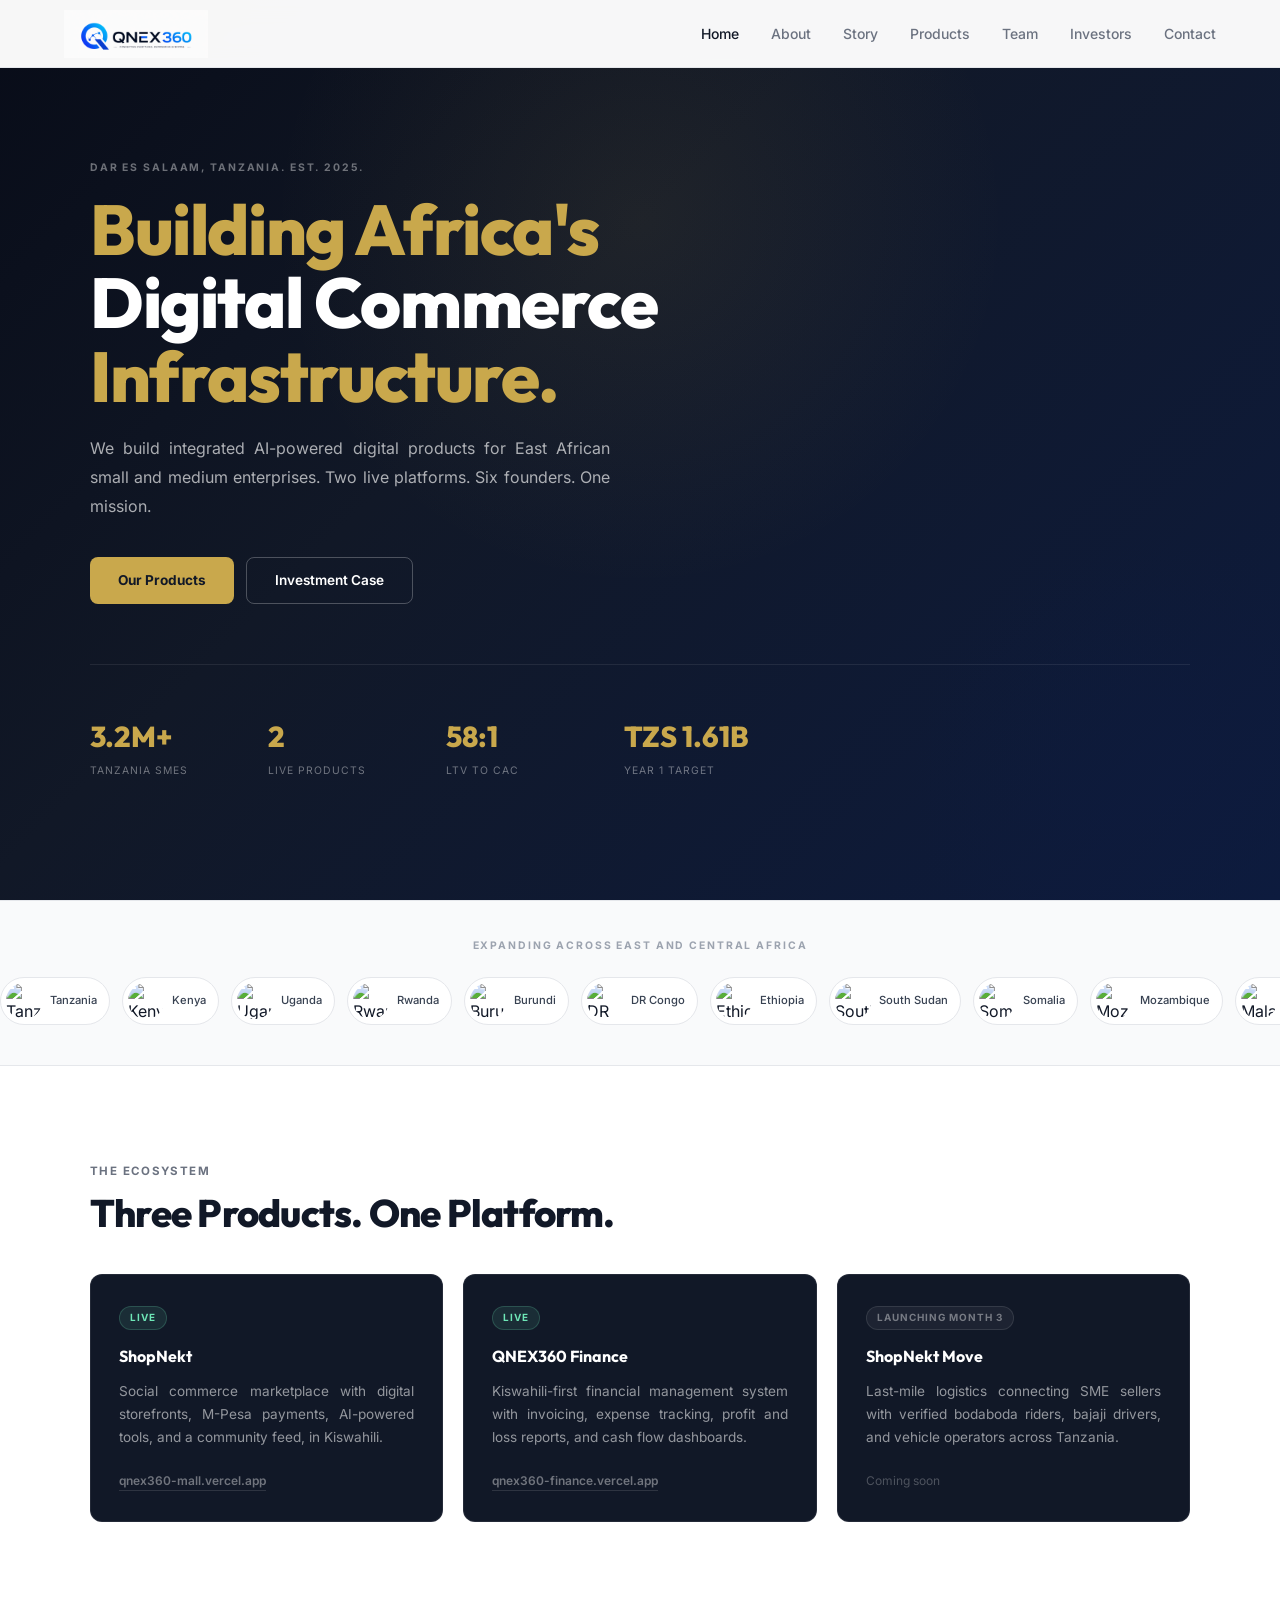
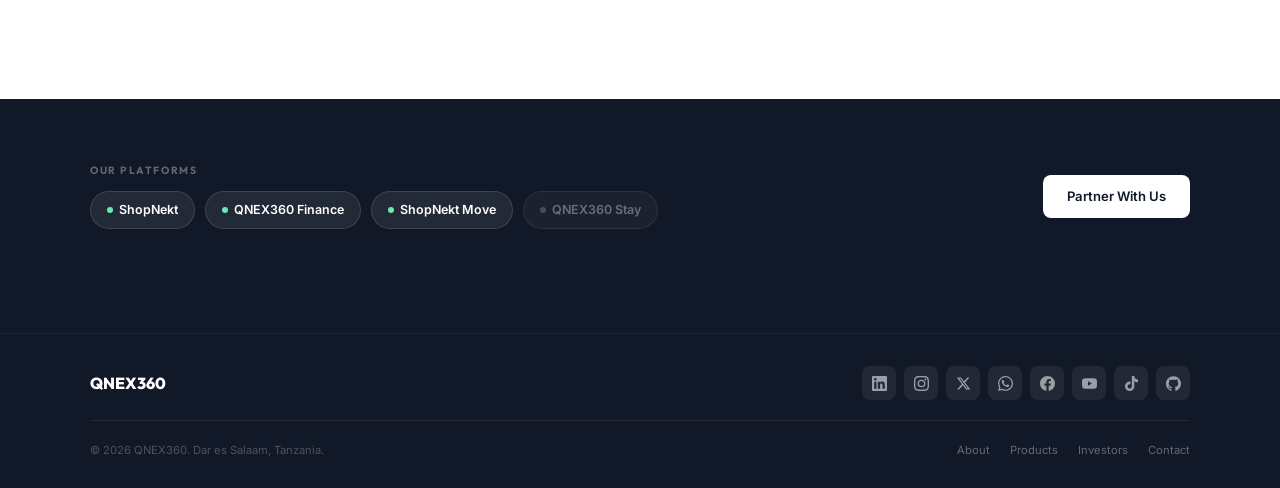
==== commit 56febdc1: "brand: navbar logo only (no text), logo height 48px, name span removed from all 7 pages" ====
--- a/index.html
+++ b/index.html
@@ -29,7 +29,7 @@
 <body>
 
 <nav>
-  <a href="index.html" class="nav-logo"><img src="logo.png" alt="QNEX360" style="height:36px;width:auto;object-fit:contain"><span class="nav-logo-name">QNEX<span>360</span></span></a>
+  <a href="index.html" class="nav-logo"><img src="logo.png" alt="QNEX360"></a>
   <ul class="nav-links"><li><a href="index.html" class="active">Home</a></li><li><a href="about.html">About</a></li><li><a href="story.html">Story</a></li><li><a href="products.html">Products</a></li><li><a href="team.html">Team</a></li><li><a href="investors.html">Investors</a></li><li><a href="contact.html">Contact</a></li></ul>
   <button class="hamburger" onclick="document.getElementById('mob').classList.toggle('open')" aria-label="Menu">
     <span></span><span></span><span></span>
--- a/style.css
+++ b/style.css
@@ -56,21 +56,15 @@
   border-bottom: 1px solid var(--border);
 }
 .nav-logo {
-  display: flex; align-items: center; gap: 10px;
+  display: flex; align-items: center;
   text-decoration: none; flex-shrink: 0;
 }
 .nav-logo img {
-  height: 36px; width: auto; object-fit: contain;
+  height: 48px; width: auto; object-fit: contain;
   border-radius: 0;
 }
-.nav-logo-name {
-  font-family: 'Outfit', sans-serif;
-  font-size: 1.1rem; font-weight: 800;
-  letter-spacing: -0.02em; color: var(--dark);
-  line-height: 1;
-}
-.nav-logo-name span { color: #2563EB; }
-.nav-logo span { color: var(--dark); }
+.nav-logo-name { display: none; }
+.nav-logo span { display: none; }
 .nav-links { display: flex; gap: 32px; list-style: none; }
 .nav-links a {
   font-size: 0.875rem; font-weight: 500;
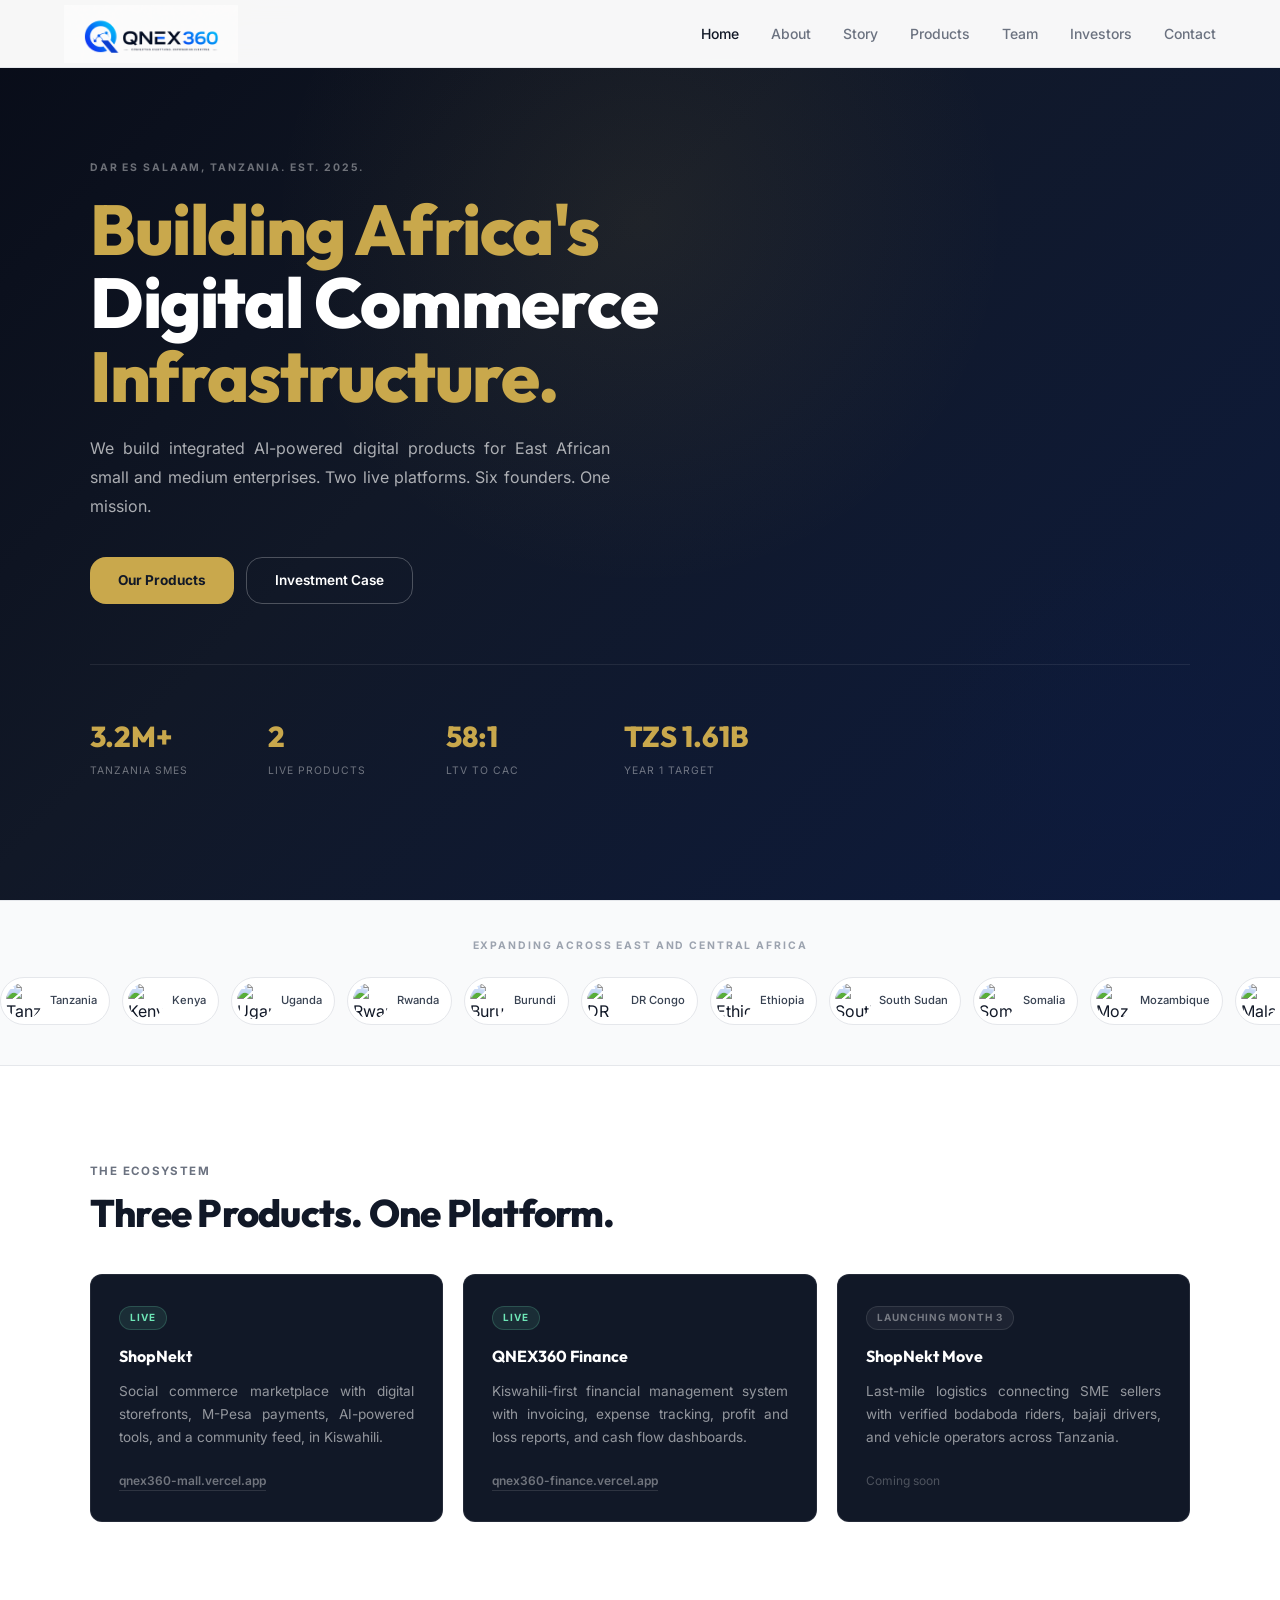
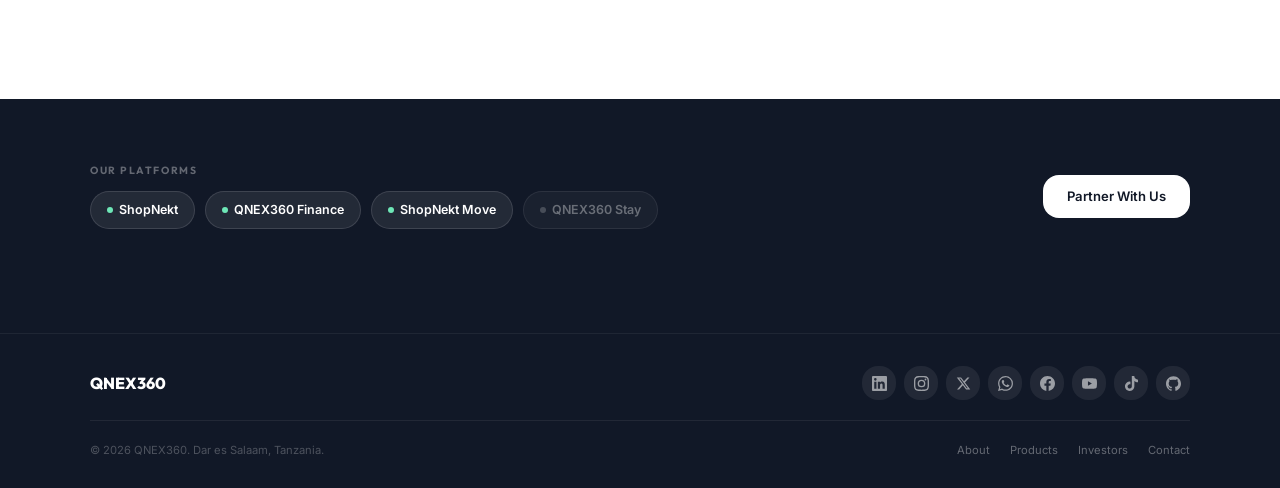
==== commit b2813c71: "brand: QNEX360 logo 48px→58px, soft button corners 20px radius, inline buttons updated all 7 pages" ====
--- a/index.html
+++ b/index.html
@@ -43,8 +43,8 @@
     <h1 style="max-width:820px;margin-bottom:20px;font-size:clamp(2.4rem,5.5vw,4.5rem);font-weight:800;line-height:1.05;color:#C9A84C;letter-spacing:-0.02em">Building Africa's<br><span style="color:#fff">Digital Commerce</span><br><span style="color:#C9A84C">Infrastructure.</span></h1>
     <p style="max-width:520px;margin-bottom:36px;font-size:1rem;color:rgba(255,255,255,0.65);line-height:1.8">We build integrated AI-powered digital products for East African small and medium enterprises. Two live platforms. Six founders. One mission.</p>
     <div style="display:flex;gap:12px;flex-wrap:wrap;margin-bottom:60px">
-      <a href="products.html" style="display:inline-flex;align-items:center;gap:8px;font-size:0.85rem;font-weight:700;color:#111827;background:#C9A84C;padding:12px 28px;border-radius:8px;text-decoration:none;transition:all .2s" onmouseover="this.style.background='#D4B86A'" onmouseout="this.style.background='#C9A84C'">Our Products</a>
-      <a href="investors.html" style="display:inline-flex;align-items:center;gap:8px;font-size:0.85rem;font-weight:600;color:#fff;background:transparent;border:1.5px solid rgba(255,255,255,0.25);padding:12px 28px;border-radius:8px;text-decoration:none;transition:all .2s" onmouseover="this.style.borderColor='rgba(255,255,255,0.6)'" onmouseout="this.style.borderColor='rgba(255,255,255,0.25)'">Investment Case</a>
+      <a href="products.html" style="display:inline-flex;align-items:center;gap:8px;font-size:0.85rem;font-weight:700;color:#111827;background:#C9A84C;padding:12px 28px;border-radius:16px;text-decoration:none;transition:all .2s" onmouseover="this.style.background='#D4B86A'" onmouseout="this.style.background='#C9A84C'">Our Products</a>
+      <a href="investors.html" style="display:inline-flex;align-items:center;gap:8px;font-size:0.85rem;font-weight:600;color:#fff;background:transparent;border:1.5px solid rgba(255,255,255,0.25);padding:12px 28px;border-radius:16px;text-decoration:none;transition:all .2s" onmouseover="this.style.borderColor='rgba(255,255,255,0.6)'" onmouseout="this.style.borderColor='rgba(255,255,255,0.25)'">Investment Case</a>
     </div>
     <div style="height:1px;background:rgba(255,255,255,0.08);margin-bottom:48px"></div>
     <div class="grid-4-col" class="grid-4-col" style="display:grid;grid-template-columns:repeat(4,1fr);gap:32px;max-width:680px">
@@ -94,7 +94,7 @@
       </div></div>
     </div>
     <div style="text-align:center;margin-top:36px">
-      <a href="products.html" style="display:inline-flex;align-items:center;gap:8px;font-size:0.82rem;font-weight:600;color:#fff;background:transparent;border:1px solid rgba(255,255,255,0.2);padding:11px 24px;border-radius:8px;text-decoration:none;transition:all .2s" onmouseover="this.style.background='rgba(255,255,255,0.06)'" onmouseout="this.style.background='transparent'">View All Products</a>
+      <a href="products.html" style="display:inline-flex;align-items:center;gap:8px;font-size:0.82rem;font-weight:600;color:#fff;background:transparent;border:1px solid rgba(255,255,255,0.2);padding:11px 24px;border-radius:16px;text-decoration:none;transition:all .2s" onmouseover="this.style.background='rgba(255,255,255,0.06)'" onmouseout="this.style.background='transparent'">View All Products</a>
     </div>
     </div>
 </section>
@@ -114,7 +114,7 @@
           <span style="display:inline-flex;align-items:center;gap:6px;font-size:0.78rem;font-weight:600;color:rgba(255,255,255,0.35);background:rgba(255,255,255,0.04);border:1px solid rgba(255,255,255,0.08);padding:8px 16px;border-radius:999px"><span style="width:6px;height:6px;border-radius:50%;background:rgba(255,255,255,0.2);flex-shrink:0"></span>QNEX360 Stay</span>
         </div>
       </div>
-      <a href="contact.html" style="display:inline-flex;align-items:center;gap:8px;font-size:0.82rem;font-weight:600;color:#111827;background:#fff;padding:11px 24px;border-radius:8px;text-decoration:none;white-space:nowrap;transition:opacity .2s" onmouseover="this.style.opacity='.85'" onmouseout="this.style.opacity='1'">Partner With Us</a>
+      <a href="contact.html" style="display:inline-flex;align-items:center;gap:8px;font-size:0.82rem;font-weight:600;color:#111827;background:#fff;padding:11px 24px;border-radius:16px;text-decoration:none;white-space:nowrap;transition:opacity .2s" onmouseover="this.style.opacity='.85'" onmouseout="this.style.opacity='1'">Partner With Us</a>
     </div>
   </div>
 </section>
@@ -124,7 +124,7 @@
   <div style="max-width:1100px;margin:0 auto">
     <div style="display:flex;align-items:center;justify-content:space-between;flex-wrap:wrap;gap:20px;margin-bottom:20px">
       <div style="font-family:Outfit,sans-serif;font-size:1rem;font-weight:800;color:#fff">QNEX360</div>
-      <div style="display:flex;gap:8px;flex-wrap:wrap"><a href="https://linkedin.com/in/arch-jumanne-maregeri-b4262a372" target="_blank" title="LinkedIn" style="display:inline-flex;align-items:center;justify-content:center;width:34px;height:34px;border-radius:8px;background:rgba(255,255,255,0.07);color:rgba(255,255,255,0.55);transition:all .2s;text-decoration:none" onmouseover="this.style.background='rgba(255,255,255,0.14)';this.style.color='#fff'" onmouseout="this.style.background='rgba(255,255,255,0.07)';this.style.color='rgba(255,255,255,0.55)'"><svg viewBox="0 0 24 24" fill="currentColor" width="15" height="15"><path d="M20.447 20.452h-3.554v-5.569c0-1.328-.027-3.037-1.852-3.037-1.853 0-2.136 1.445-2.136 2.939v5.667H9.351V9h3.414v1.561h.046c.477-.9 1.637-1.85 3.37-1.85 3.601 0 4.267 2.37 4.267 5.455v6.286zM5.337 7.433a2.062 2.062 0 0 1-2.063-2.065 2.064 2.064 0 1 1 2.063 2.065zm1.782 13.019H3.555V9h3.564v11.452zM22.225 0H1.771C.792 0 0 .774 0 1.729v20.542C0 23.227.792 24 1.771 24h20.451C23.2 24 24 23.227 24 22.271V1.729C24 .774 23.2 0 22.222 0h.003z"/></svg></a><a href="https://instagram.com/maregeri_jr" target="_blank" title="Instagram" style="display:inline-flex;align-items:center;justify-content:center;width:34px;height:34px;border-radius:8px;background:rgba(255,255,255,0.07);color:rgba(255,255,255,0.55);transition:all .2s;text-decoration:none" onmouseover="this.style.background='rgba(255,255,255,0.14)';this.style.color='#fff'" onmouseout="this.style.background='rgba(255,255,255,0.07)';this.style.color='rgba(255,255,255,0.55)'"><svg viewBox="0 0 24 24" fill="currentColor" width="15" height="15"><path d="M12 2.163c3.204 0 3.584.012 4.85.07 3.252.148 4.771 1.691 4.919 4.919.058 1.265.069 1.645.069 4.849 0 3.205-.012 3.584-.069 4.849-.149 3.225-1.664 4.771-4.919 4.919-1.266.058-1.644.07-4.85.07-3.204 0-3.584-.012-4.849-.07-3.26-.149-4.771-1.699-4.919-4.92-.058-1.265-.07-1.644-.07-4.849 0-3.204.013-3.583.07-4.849.149-3.227 1.664-4.771 4.919-4.919 1.266-.057 1.645-.069 4.849-.069zM12 0C8.741 0 8.333.014 7.053.072 2.695.272.273 2.69.073 7.052.014 8.333 0 8.741 0 12c0 3.259.014 3.668.072 4.948.2 4.358 2.618 6.78 6.98 6.98C8.333 23.986 8.741 24 12 24c3.259 0 3.668-.014 4.948-.072 4.354-.2 6.782-2.618 6.979-6.98.059-1.28.073-1.689.073-4.948 0-3.259-.014-3.667-.072-4.947-.196-4.354-2.617-6.78-6.979-6.98C15.668.014 15.259 0 12 0zm0 5.838a6.162 6.162 0 1 0 0 12.324 6.162 6.162 0 0 0 0-12.324zM12 16a4 4 0 1 1 0-8 4 4 0 0 1 0 8zm6.406-11.845a1.44 1.44 0 1 0 0 2.881 1.44 1.44 0 0 0 0-2.881z"/></svg></a><a href="https://x.com" target="_blank" title="X" style="display:inline-flex;align-items:center;justify-content:center;width:34px;height:34px;border-radius:8px;background:rgba(255,255,255,0.07);color:rgba(255,255,255,0.55);transition:all .2s;text-decoration:none" onmouseover="this.style.background='rgba(255,255,255,0.14)';this.style.color='#fff'" onmouseout="this.style.background='rgba(255,255,255,0.07)';this.style.color='rgba(255,255,255,0.55)'"><svg viewBox="0 0 24 24" fill="currentColor" width="15" height="15"><path d="M18.244 2.25h3.308l-7.227 8.26 8.502 11.24H16.17l-5.214-6.817L4.99 21.75H1.68l7.73-8.835L1.254 2.25H8.08l4.713 6.231zm-1.161 17.52h1.833L7.084 4.126H5.117z"/></svg></a><a href="https://wa.me/255651919915" target="_blank" title="WhatsApp" style="display:inline-flex;align-items:center;justify-content:center;width:34px;height:34px;border-radius:8px;background:rgba(255,255,255,0.07);color:rgba(255,255,255,0.55);transition:all .2s;text-decoration:none" onmouseover="this.style.background='rgba(255,255,255,0.14)';this.style.color='#fff'" onmouseout="this.style.background='rgba(255,255,255,0.07)';this.style.color='rgba(255,255,255,0.55)'"><svg viewBox="0 0 24 24" fill="currentColor" width="15" height="15"><path d="M17.472 14.382c-.297-.149-1.758-.867-2.03-.967-.273-.099-.471-.148-.67.15-.197.297-.767.966-.94 1.164-.173.199-.347.223-.644.075-.297-.15-1.255-.463-2.39-1.475-.883-.788-1.48-1.761-1.653-2.059-.173-.297-.018-.458.13-.606.134-.133.298-.347.446-.52.149-.174.198-.298.298-.497.099-.198.05-.371-.025-.52-.075-.149-.669-1.612-.916-2.207-.242-.579-.487-.5-.669-.51a12.8 12.8 0 0 0-.57-.01c-.198 0-.52.074-.792.372-.272.297-1.04 1.016-1.04 2.479 0 1.462 1.065 2.875 1.213 3.074.149.198 2.096 3.2 5.077 4.487.709.306 1.262.489 1.694.625.712.227 1.36.195 1.871.118.571-.085 1.758-.719 2.006-1.413.248-.694.248-1.289.173-1.413-.074-.124-.272-.198-.57-.347m-5.421 7.403h-.004a9.87 9.87 0 0 1-5.031-1.378l-.361-.214-3.741.982.998-3.648-.235-.374a9.86 9.86 0 0 1-1.51-5.26c.001-5.45 4.436-9.884 9.888-9.884 2.64 0 5.122 1.03 6.988 2.898a9.825 9.825 0 0 1 2.893 6.994c-.003 5.45-4.437 9.884-9.885 9.884m8.413-18.297A11.815 11.815 0 0 0 12.05 0C5.495 0 .16 5.335.157 11.892c0 2.096.547 4.142 1.588 5.945L.057 24l6.305-1.654a11.882 11.882 0 0 0 5.683 1.448h.005c6.554 0 11.89-5.335 11.893-11.893a11.821 11.821 0 0 0-3.48-8.413z"/></svg></a><a href="https://facebook.com" target="_blank" title="Facebook" style="display:inline-flex;align-items:center;justify-content:center;width:34px;height:34px;border-radius:8px;background:rgba(255,255,255,0.07);color:rgba(255,255,255,0.55);transition:all .2s;text-decoration:none" onmouseover="this.style.background='rgba(255,255,255,0.14)';this.style.color='#fff'" onmouseout="this.style.background='rgba(255,255,255,0.07)';this.style.color='rgba(255,255,255,0.55)'"><svg viewBox="0 0 24 24" fill="currentColor" width="15" height="15"><path d="M24 12.073c0-6.627-5.373-12-12-12s-12 5.373-12 12c0 5.99 4.388 10.954 10.125 11.854v-8.385H7.078v-3.47h3.047V9.43c0-3.007 1.792-4.669 4.533-4.669 1.312 0 2.686.235 2.686.235v2.953H15.83c-1.491 0-1.956.925-1.956 1.874v2.25h3.328l-.532 3.47h-2.796v8.385C19.612 23.027 24 18.062 24 12.073z"/></svg></a><a href="https://youtube.com" target="_blank" title="YouTube" style="display:inline-flex;align-items:center;justify-content:center;width:34px;height:34px;border-radius:8px;background:rgba(255,255,255,0.07);color:rgba(255,255,255,0.55);transition:all .2s;text-decoration:none" onmouseover="this.style.background='rgba(255,255,255,0.14)';this.style.color='#fff'" onmouseout="this.style.background='rgba(255,255,255,0.07)';this.style.color='rgba(255,255,255,0.55)'"><svg viewBox="0 0 24 24" fill="currentColor" width="15" height="15"><path d="M23.498 6.186a3.016 3.016 0 0 0-2.122-2.136C19.505 3.545 12 3.545 12 3.545s-7.505 0-9.377.505A3.017 3.017 0 0 0 .502 6.186C0 8.07 0 12 0 12s0 3.93.502 5.814a3.016 3.016 0 0 0 2.122 2.136c1.871.505 9.376.505 9.376.505s7.505 0 9.377-.505a3.015 3.015 0 0 0 2.122-2.136C24 15.93 24 12 24 12s0-3.93-.502-5.814zM9.545 15.568V8.432L15.818 12l-6.273 3.568z"/></svg></a><a href="https://tiktok.com" target="_blank" title="TikTok" style="display:inline-flex;align-items:center;justify-content:center;width:34px;height:34px;border-radius:8px;background:rgba(255,255,255,0.07);color:rgba(255,255,255,0.55);transition:all .2s;text-decoration:none" onmouseover="this.style.background='rgba(255,255,255,0.14)';this.style.color='#fff'" onmouseout="this.style.background='rgba(255,255,255,0.07)';this.style.color='rgba(255,255,255,0.55)'"><svg viewBox="0 0 24 24" fill="currentColor" width="15" height="15"><path d="M12.525.02c1.31-.02 2.61-.01 3.91-.02.08 1.53.63 3.09 1.75 4.17 1.12 1.11 2.7 1.62 4.24 1.79v4.03c-1.44-.05-2.89-.35-4.2-.97-.57-.26-1.1-.59-1.62-.93-.01 2.92.01 5.84-.02 8.75-.08 1.4-.54 2.79-1.35 3.94-1.31 1.92-3.58 3.17-5.91 3.21-1.43.08-2.86-.31-4.08-1.03-2.02-1.19-3.44-3.37-3.65-5.71-.02-.5-.03-1-.01-1.49.18-1.9 1.12-3.72 2.58-4.96 1.66-1.44 3.98-2.13 6.15-1.72.02 1.48-.04 2.96-.04 4.44-.99-.32-2.15-.23-3.02.37-.63.41-1.11 1.04-1.36 1.75-.21.51-.15 1.07-.14 1.61.24 1.64 1.82 3.02 3.5 2.87 1.12-.01 2.19-.66 2.77-1.61.19-.33.4-.67.41-1.06.1-1.79.06-3.57.07-5.36.01-4.03-.01-8.05.02-12.07z"/></svg></a><a href="https://github.com/travexmall15-gif" target="_blank" title="GitHub" style="display:inline-flex;align-items:center;justify-content:center;width:34px;height:34px;border-radius:8px;background:rgba(255,255,255,0.07);color:rgba(255,255,255,0.55);transition:all .2s;text-decoration:none" onmouseover="this.style.background='rgba(255,255,255,0.14)';this.style.color='#fff'" onmouseout="this.style.background='rgba(255,255,255,0.07)';this.style.color='rgba(255,255,255,0.55)'"><svg viewBox="0 0 24 24" fill="currentColor" width="15" height="15"><path d="M12 .297c-6.63 0-12 5.373-12 12 0 5.303 3.438 9.8 8.205 11.385.6.113.82-.258.82-.577 0-.285-.01-1.04-.015-2.04-3.338.724-4.042-1.61-4.042-1.61C4.422 18.07 3.633 17.7 3.633 17.7c-1.087-.744.084-.729.084-.729 1.205.084 1.838 1.236 1.838 1.236 1.07 1.835 2.809 1.305 3.495.998.108-.776.417-1.305.76-1.605-2.665-.3-5.466-1.332-5.466-5.93 0-1.31.465-2.38 1.235-3.22-.135-.303-.54-1.523.105-3.176 0 0 1.005-.322 3.3 1.23.96-.267 1.98-.399 3-.405 1.02.006 2.04.138 3 .405 2.28-1.552 3.285-1.23 3.285-1.23.645 1.653.24 2.873.12 3.176.765.84 1.23 1.91 1.23 3.22 0 4.61-2.805 5.625-5.475 5.92.42.36.81 1.096.81 2.22 0 1.606-.015 2.896-.015 3.286 0 .315.21.69.825.57C20.565 22.092 24 17.592 24 12.297c0-6.627-5.373-12-12-12"/></svg></a></div>
+      <div style="display:flex;gap:8px;flex-wrap:wrap"><a href="https://linkedin.com/in/arch-jumanne-maregeri-b4262a372" target="_blank" title="LinkedIn" style="display:inline-flex;align-items:center;justify-content:center;width:34px;height:34px;border-radius:16px;background:rgba(255,255,255,0.07);color:rgba(255,255,255,0.55);transition:all .2s;text-decoration:none" onmouseover="this.style.background='rgba(255,255,255,0.14)';this.style.color='#fff'" onmouseout="this.style.background='rgba(255,255,255,0.07)';this.style.color='rgba(255,255,255,0.55)'"><svg viewBox="0 0 24 24" fill="currentColor" width="15" height="15"><path d="M20.447 20.452h-3.554v-5.569c0-1.328-.027-3.037-1.852-3.037-1.853 0-2.136 1.445-2.136 2.939v5.667H9.351V9h3.414v1.561h.046c.477-.9 1.637-1.85 3.37-1.85 3.601 0 4.267 2.37 4.267 5.455v6.286zM5.337 7.433a2.062 2.062 0 0 1-2.063-2.065 2.064 2.064 0 1 1 2.063 2.065zm1.782 13.019H3.555V9h3.564v11.452zM22.225 0H1.771C.792 0 0 .774 0 1.729v20.542C0 23.227.792 24 1.771 24h20.451C23.2 24 24 23.227 24 22.271V1.729C24 .774 23.2 0 22.222 0h.003z"/></svg></a><a href="https://instagram.com/maregeri_jr" target="_blank" title="Instagram" style="display:inline-flex;align-items:center;justify-content:center;width:34px;height:34px;border-radius:16px;background:rgba(255,255,255,0.07);color:rgba(255,255,255,0.55);transition:all .2s;text-decoration:none" onmouseover="this.style.background='rgba(255,255,255,0.14)';this.style.color='#fff'" onmouseout="this.style.background='rgba(255,255,255,0.07)';this.style.color='rgba(255,255,255,0.55)'"><svg viewBox="0 0 24 24" fill="currentColor" width="15" height="15"><path d="M12 2.163c3.204 0 3.584.012 4.85.07 3.252.148 4.771 1.691 4.919 4.919.058 1.265.069 1.645.069 4.849 0 3.205-.012 3.584-.069 4.849-.149 3.225-1.664 4.771-4.919 4.919-1.266.058-1.644.07-4.85.07-3.204 0-3.584-.012-4.849-.07-3.26-.149-4.771-1.699-4.919-4.92-.058-1.265-.07-1.644-.07-4.849 0-3.204.013-3.583.07-4.849.149-3.227 1.664-4.771 4.919-4.919 1.266-.057 1.645-.069 4.849-.069zM12 0C8.741 0 8.333.014 7.053.072 2.695.272.273 2.69.073 7.052.014 8.333 0 8.741 0 12c0 3.259.014 3.668.072 4.948.2 4.358 2.618 6.78 6.98 6.98C8.333 23.986 8.741 24 12 24c3.259 0 3.668-.014 4.948-.072 4.354-.2 6.782-2.618 6.979-6.98.059-1.28.073-1.689.073-4.948 0-3.259-.014-3.667-.072-4.947-.196-4.354-2.617-6.78-6.979-6.98C15.668.014 15.259 0 12 0zm0 5.838a6.162 6.162 0 1 0 0 12.324 6.162 6.162 0 0 0 0-12.324zM12 16a4 4 0 1 1 0-8 4 4 0 0 1 0 8zm6.406-11.845a1.44 1.44 0 1 0 0 2.881 1.44 1.44 0 0 0 0-2.881z"/></svg></a><a href="https://x.com" target="_blank" title="X" style="display:inline-flex;align-items:center;justify-content:center;width:34px;height:34px;border-radius:16px;background:rgba(255,255,255,0.07);color:rgba(255,255,255,0.55);transition:all .2s;text-decoration:none" onmouseover="this.style.background='rgba(255,255,255,0.14)';this.style.color='#fff'" onmouseout="this.style.background='rgba(255,255,255,0.07)';this.style.color='rgba(255,255,255,0.55)'"><svg viewBox="0 0 24 24" fill="currentColor" width="15" height="15"><path d="M18.244 2.25h3.308l-7.227 8.26 8.502 11.24H16.17l-5.214-6.817L4.99 21.75H1.68l7.73-8.835L1.254 2.25H8.08l4.713 6.231zm-1.161 17.52h1.833L7.084 4.126H5.117z"/></svg></a><a href="https://wa.me/255651919915" target="_blank" title="WhatsApp" style="display:inline-flex;align-items:center;justify-content:center;width:34px;height:34px;border-radius:16px;background:rgba(255,255,255,0.07);color:rgba(255,255,255,0.55);transition:all .2s;text-decoration:none" onmouseover="this.style.background='rgba(255,255,255,0.14)';this.style.color='#fff'" onmouseout="this.style.background='rgba(255,255,255,0.07)';this.style.color='rgba(255,255,255,0.55)'"><svg viewBox="0 0 24 24" fill="currentColor" width="15" height="15"><path d="M17.472 14.382c-.297-.149-1.758-.867-2.03-.967-.273-.099-.471-.148-.67.15-.197.297-.767.966-.94 1.164-.173.199-.347.223-.644.075-.297-.15-1.255-.463-2.39-1.475-.883-.788-1.48-1.761-1.653-2.059-.173-.297-.018-.458.13-.606.134-.133.298-.347.446-.52.149-.174.198-.298.298-.497.099-.198.05-.371-.025-.52-.075-.149-.669-1.612-.916-2.207-.242-.579-.487-.5-.669-.51a12.8 12.8 0 0 0-.57-.01c-.198 0-.52.074-.792.372-.272.297-1.04 1.016-1.04 2.479 0 1.462 1.065 2.875 1.213 3.074.149.198 2.096 3.2 5.077 4.487.709.306 1.262.489 1.694.625.712.227 1.36.195 1.871.118.571-.085 1.758-.719 2.006-1.413.248-.694.248-1.289.173-1.413-.074-.124-.272-.198-.57-.347m-5.421 7.403h-.004a9.87 9.87 0 0 1-5.031-1.378l-.361-.214-3.741.982.998-3.648-.235-.374a9.86 9.86 0 0 1-1.51-5.26c.001-5.45 4.436-9.884 9.888-9.884 2.64 0 5.122 1.03 6.988 2.898a9.825 9.825 0 0 1 2.893 6.994c-.003 5.45-4.437 9.884-9.885 9.884m8.413-18.297A11.815 11.815 0 0 0 12.05 0C5.495 0 .16 5.335.157 11.892c0 2.096.547 4.142 1.588 5.945L.057 24l6.305-1.654a11.882 11.882 0 0 0 5.683 1.448h.005c6.554 0 11.89-5.335 11.893-11.893a11.821 11.821 0 0 0-3.48-8.413z"/></svg></a><a href="https://facebook.com" target="_blank" title="Facebook" style="display:inline-flex;align-items:center;justify-content:center;width:34px;height:34px;border-radius:16px;background:rgba(255,255,255,0.07);color:rgba(255,255,255,0.55);transition:all .2s;text-decoration:none" onmouseover="this.style.background='rgba(255,255,255,0.14)';this.style.color='#fff'" onmouseout="this.style.background='rgba(255,255,255,0.07)';this.style.color='rgba(255,255,255,0.55)'"><svg viewBox="0 0 24 24" fill="currentColor" width="15" height="15"><path d="M24 12.073c0-6.627-5.373-12-12-12s-12 5.373-12 12c0 5.99 4.388 10.954 10.125 11.854v-8.385H7.078v-3.47h3.047V9.43c0-3.007 1.792-4.669 4.533-4.669 1.312 0 2.686.235 2.686.235v2.953H15.83c-1.491 0-1.956.925-1.956 1.874v2.25h3.328l-.532 3.47h-2.796v8.385C19.612 23.027 24 18.062 24 12.073z"/></svg></a><a href="https://youtube.com" target="_blank" title="YouTube" style="display:inline-flex;align-items:center;justify-content:center;width:34px;height:34px;border-radius:16px;background:rgba(255,255,255,0.07);color:rgba(255,255,255,0.55);transition:all .2s;text-decoration:none" onmouseover="this.style.background='rgba(255,255,255,0.14)';this.style.color='#fff'" onmouseout="this.style.background='rgba(255,255,255,0.07)';this.style.color='rgba(255,255,255,0.55)'"><svg viewBox="0 0 24 24" fill="currentColor" width="15" height="15"><path d="M23.498 6.186a3.016 3.016 0 0 0-2.122-2.136C19.505 3.545 12 3.545 12 3.545s-7.505 0-9.377.505A3.017 3.017 0 0 0 .502 6.186C0 8.07 0 12 0 12s0 3.93.502 5.814a3.016 3.016 0 0 0 2.122 2.136c1.871.505 9.376.505 9.376.505s7.505 0 9.377-.505a3.015 3.015 0 0 0 2.122-2.136C24 15.93 24 12 24 12s0-3.93-.502-5.814zM9.545 15.568V8.432L15.818 12l-6.273 3.568z"/></svg></a><a href="https://tiktok.com" target="_blank" title="TikTok" style="display:inline-flex;align-items:center;justify-content:center;width:34px;height:34px;border-radius:16px;background:rgba(255,255,255,0.07);color:rgba(255,255,255,0.55);transition:all .2s;text-decoration:none" onmouseover="this.style.background='rgba(255,255,255,0.14)';this.style.color='#fff'" onmouseout="this.style.background='rgba(255,255,255,0.07)';this.style.color='rgba(255,255,255,0.55)'"><svg viewBox="0 0 24 24" fill="currentColor" width="15" height="15"><path d="M12.525.02c1.31-.02 2.61-.01 3.91-.02.08 1.53.63 3.09 1.75 4.17 1.12 1.11 2.7 1.62 4.24 1.79v4.03c-1.44-.05-2.89-.35-4.2-.97-.57-.26-1.1-.59-1.62-.93-.01 2.92.01 5.84-.02 8.75-.08 1.4-.54 2.79-1.35 3.94-1.31 1.92-3.58 3.17-5.91 3.21-1.43.08-2.86-.31-4.08-1.03-2.02-1.19-3.44-3.37-3.65-5.71-.02-.5-.03-1-.01-1.49.18-1.9 1.12-3.72 2.58-4.96 1.66-1.44 3.98-2.13 6.15-1.72.02 1.48-.04 2.96-.04 4.44-.99-.32-2.15-.23-3.02.37-.63.41-1.11 1.04-1.36 1.75-.21.51-.15 1.07-.14 1.61.24 1.64 1.82 3.02 3.5 2.87 1.12-.01 2.19-.66 2.77-1.61.19-.33.4-.67.41-1.06.1-1.79.06-3.57.07-5.36.01-4.03-.01-8.05.02-12.07z"/></svg></a><a href="https://github.com/travexmall15-gif" target="_blank" title="GitHub" style="display:inline-flex;align-items:center;justify-content:center;width:34px;height:34px;border-radius:16px;background:rgba(255,255,255,0.07);color:rgba(255,255,255,0.55);transition:all .2s;text-decoration:none" onmouseover="this.style.background='rgba(255,255,255,0.14)';this.style.color='#fff'" onmouseout="this.style.background='rgba(255,255,255,0.07)';this.style.color='rgba(255,255,255,0.55)'"><svg viewBox="0 0 24 24" fill="currentColor" width="15" height="15"><path d="M12 .297c-6.63 0-12 5.373-12 12 0 5.303 3.438 9.8 8.205 11.385.6.113.82-.258.82-.577 0-.285-.01-1.04-.015-2.04-3.338.724-4.042-1.61-4.042-1.61C4.422 18.07 3.633 17.7 3.633 17.7c-1.087-.744.084-.729.084-.729 1.205.084 1.838 1.236 1.838 1.236 1.07 1.835 2.809 1.305 3.495.998.108-.776.417-1.305.76-1.605-2.665-.3-5.466-1.332-5.466-5.93 0-1.31.465-2.38 1.235-3.22-.135-.303-.54-1.523.105-3.176 0 0 1.005-.322 3.3 1.23.96-.267 1.98-.399 3-.405 1.02.006 2.04.138 3 .405 2.28-1.552 3.285-1.23 3.285-1.23.645 1.653.24 2.873.12 3.176.765.84 1.23 1.91 1.23 3.22 0 4.61-2.805 5.625-5.475 5.92.42.36.81 1.096.81 2.22 0 1.606-.015 2.896-.015 3.286 0 .315.21.69.825.57C20.565 22.092 24 17.592 24 12.297c0-6.627-5.373-12-12-12"/></svg></a></div>
     </div>
     <div style="display:flex;align-items:center;justify-content:space-between;flex-wrap:wrap;gap:16px;padding-top:20px;border-top:1px solid rgba(255,255,255,0.07)">
       <p style="font-size:0.7rem;color:rgba(255,255,255,0.25);margin:0">© 2026 QNEX360. Dar es Salaam, Tanzania.</p>
--- a/style.css
+++ b/style.css
@@ -60,7 +60,7 @@
   text-decoration: none; flex-shrink: 0;
 }
 .nav-logo img {
-  height: 48px; width: auto; object-fit: contain;
+  height: 58px; width: auto; object-fit: contain;
   border-radius: 0;
 }
 .nav-logo-name { display: none; }
@@ -106,7 +106,7 @@
   font-family: 'Inter', sans-serif;
   font-size: 0.875rem; font-weight: 600;
   letter-spacing: -0.01em;
-  text-decoration: none; border-radius: 14px;
+  text-decoration: none; border-radius: 20px;
   transition: all 0.2s;
   border: none; cursor: pointer;
 }
@@ -119,7 +119,7 @@
   color: var(--text2);
   font-family: 'Inter', sans-serif;
   font-size: 0.875rem; font-weight: 500;
-  text-decoration: none; border-radius: 14px;
+  text-decoration: none; border-radius: 20px;
   transition: all 0.2s;
   cursor: pointer;
 }
